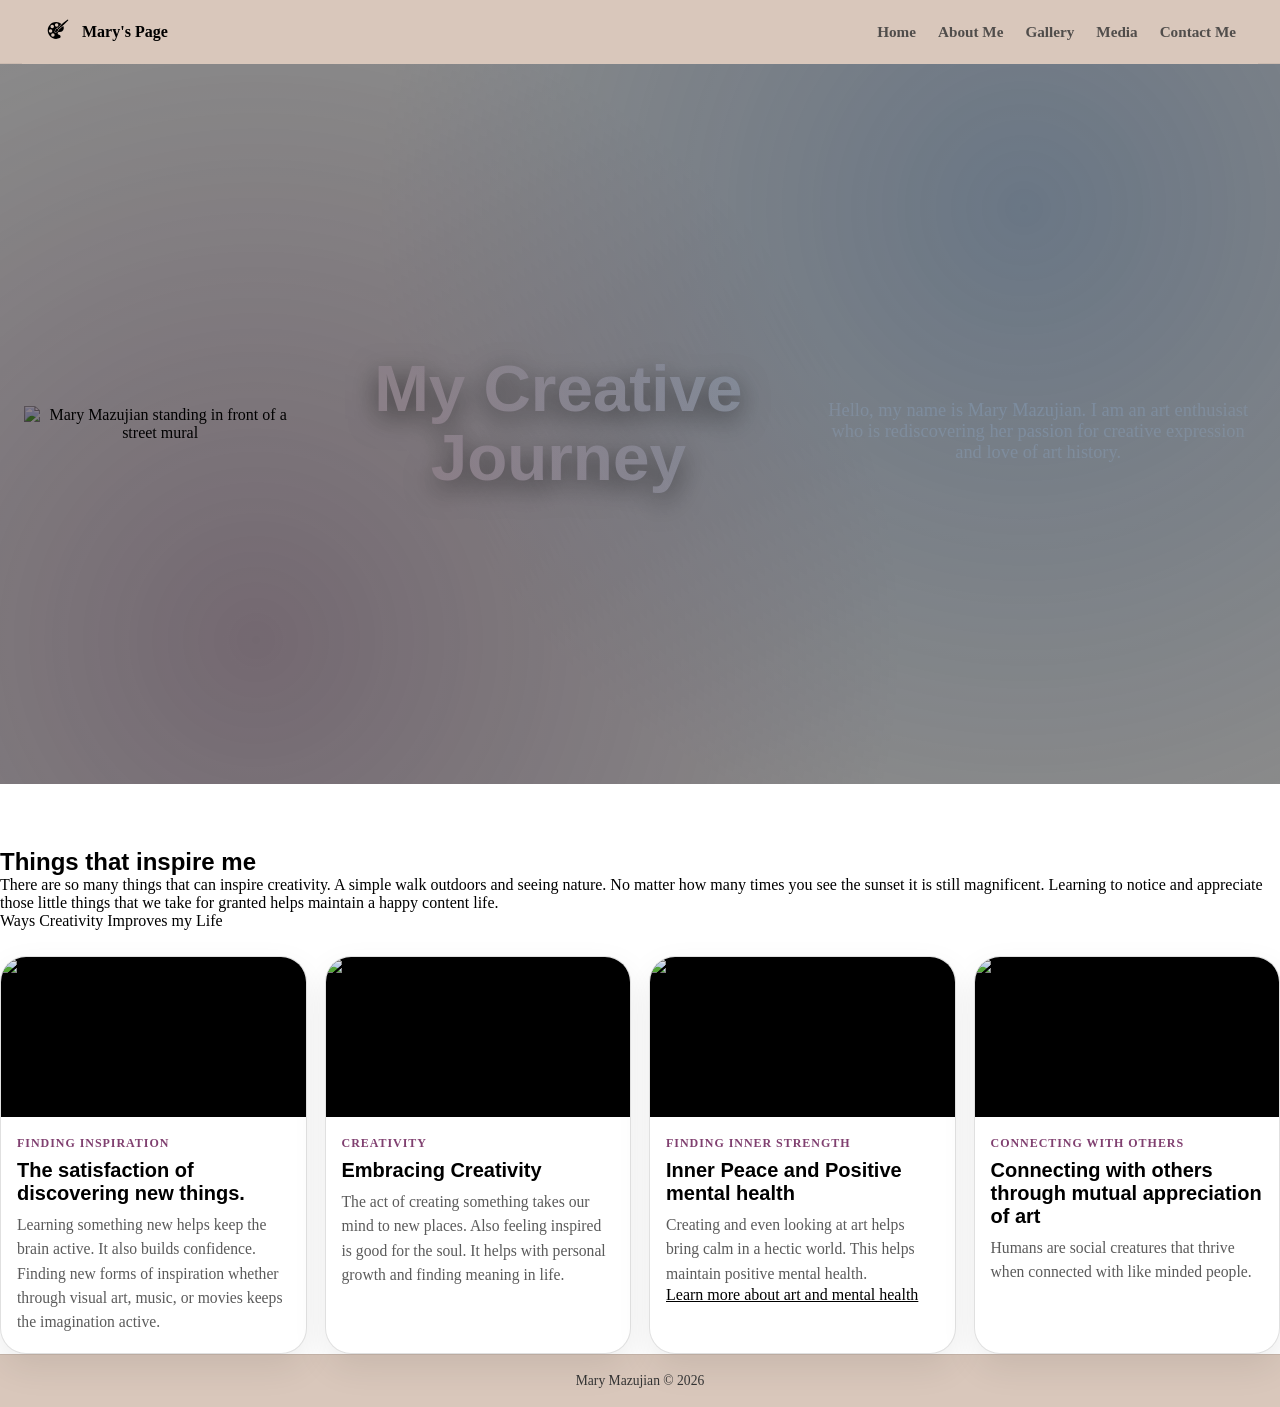
==== about.html @ 5a659c8b "Change header to section and update comments Updated header to section for semantic HTML and improve" ====
<!DOCTYPE html>
<html lang="en">
<head>
  <meta charset="UTF-8">
  <meta name="viewport" content="width=device-width, initial-scale=1.0">
  <title>About Me</title>

<!--Font code from Google fonts Annie Use your Telescope to match what was used to match font used in previous Capstone 1 for hero*-->
 <link rel="preconnect" href="https://fonts.googleapis.com">
<link rel="preconnect" href="https://fonts.gstatic.com" crossorigin>
<link href="https://fonts.googleapis.com/css2?family=Annie+Use+Your+Telescope&family=Work+Sans:wght@300;400;600&display=swap" rel="stylesheet">
  <link rel="stylesheet" href="css/style.css">


</head>
<body>

<!--ChatGPT assistance with adding back border and nav on top along with hamburger menu-->
<!-- ChatGPT assistance with changing navbar and desktop nav for GitHub -->
<header>
  <nav class="navbar">

    <div class="brand">
      <img src="./images/icon.svg" alt="Painter palette icon">
      <span>Mary's Page</span>
    </div>

    <input type="checkbox" id="menu-toggle" class="menu-toggle">
    <label for="menu-toggle" class="hamburger">&#9776;</label>

    <div class="desktop-nav">
      <a href="index.html">Home</a>
      <a href="about.html" class="active">About Me</a>
      <a href="gallery.html">Gallery</a>
      <a href="media.html">Media</a>
      <a href="contact.html">Contact Me</a>
    </div>

  </nav>
</header>
<!--ChatGPT help with hero section code-->

<!--ChatGPT help with placement of text and remove text boxes-->

  <!--ChatGPT suggestion to change header class to section class-->
<section class="hero" id="home">
  <img 
    src="images/marymural.jpg" 
    alt="Mary Mazujian standing in front of a street mural"
    class="hero-image"
  >

  <div class="hero-title">
    <h1>My Creative Journey</h1>
  </div>

  <div class="hero-subtext">
    <p>Hello, my name is Mary Mazujian. I am an art enthusiast who is rediscovering her passion for creative expression and love of art history.</p>
  </div>

</section>



<!--ChatGPT assistance with about section code needed to be changed-->
<main>
  <section id="about">
    <h2>Things that inspire me</h2>
    <p>There are so many things that can inspire creativity. A simple walk outdoors and seeing nature. 
      No matter how many times you see the sunset it is still magnificent. Learning to notice and 
      appreciate those little things that we take for granted helps maintain a happy content life.</p>
  </section>

  <!--ChatGPT helped with box to title for cards-->
<section class="creativity-strip">
  <p>
    Ways Creativity Improves my Life
  </p>
</section>

<!--ChatGPT assistance with section class id code-->

<!--Card section-->



<div class="cards">

  <!--Card 1-->
    <!--ChatGPT assistance with icon attribution and code-->

 <article class="card" id="about-me">

  <div class="card-media">
     <img src="images/lightbulb.gif" alt="colorful lightbulb with brain icon">
    <p class="icon-credit">
     <!--Source from Flaticon attributed to designer Freepik-->
           
    </p>
  </div>

  <div class="card-body">
    <span class="card-tag">Finding Inspiration</span>
    <h3>The satisfaction of discovering new things.</h3>
    <p>Learning something new helps keep the brain active. It also builds confidence. Finding new forms of inspiration
      whether through visual art, music, or movies keeps the imagination active.</p>
    </p>
     
  </div>

</article>



  <!-- CARD 2 -->
   <!--My own photo taken at the National Gallery of ARt with my friend Hongmei imitating the dance moves of the clay dancers created by Edgar Degas-->
        <article class="card" id="pallette">
          <div class="card-media">
            <!-- Animated icon from Flaticon -->
            <img src="images/palette.gif" alt="palette icon">
             <p class="icon-credit">
            <!--Source from Flaticon attributed to designer Freepik-->
           
          </div>
          <div class="card-body">
            <span class="card-tag">Creativity</span>
            <h3>Embracing Creativity</h3>
            <p>The act of creating something takes our mind to new places. Also feeling inspired is good for the soul. It helps with personal growth and finding meaning in life.</p>
            
          </div>
        </article>

        <!-- CARD 3 -->

     <!--UPDATE cards with own content, original from Capstone 1 project-->
        <article class="card" id="process">
          <div class="card-media">
            <img src="images/meditation.gif" alt="Meditation icon">
            <p class="icon-credit">
            <!--Source from Flaticon attributed to designer Freepik-->
           
          </div>
          <div class="card-body">
            <span class="card-tag">Finding inner strength</span>
            <h3>Inner Peace and Positive mental health</h3>
            <p>Creating and even looking at art helps bring calm in a hectic world. This helps maintain positive mental health.</p>
            <!--ADD article about art and mental health-->
             <a href="https://www.apa.org/monitor/2025/09/art-mind-brain" target="_blank">Learn more about art and mental health</a>
          <!--link from article from American Psychological Association called -What happens in the brain when we experience art 
          by Kirsten Weir-->
          
          </div>
        </article>

        <!-- CARD 4 -->
        <!--My own photo taken at the National Gallery of Art with my friend Mausumi staring at the Rodin The Thinker statue-->
        <article class="card" id="contact">
          <div class="card-media">
               <img src="images/hands-heart-earth.gif" alt="hands hart earth peace icon">
               <p class="icon-credit">
            <!--Source from Flaticon attributed to designer Freepik-->
           
          </div>
          <div class="card-body">
            <span class="card-tag">Connecting with others</span>
            <h3>Connecting with others through mutual appreciation of art</h3>
            <p>Humans are social creatures that thrive when connected with like minded people.</p>

          </div>
        </article>

      </div>
    </div>


</section>

</main>



  <footer>
    <p>Mary Mazujian &copy; 2026</p>
  </footer>

</body>
</html>
---- css/style.css ----
/* =========================================================
  STUDENT DEMO (ITD 210)
  Goal: Show a clean, engaging, Apple-style front page:
  ✅ Hero (image or video)
  ✅ Responsive mobile nav (slide-in)
  ✅ Card-based layout (links to future pages)
  ✅ Semantic structure + accessibility basics
  ✅ Commented code so students can learn from it
========================================================= */

/* =========================================================
  DESIGN TOKENS (CSS VARIABLES)
  What this means:
  - These are global variables that store colors, spacing,
    and visual values used across the entire site.
  - They live inside :root so they are available everywhere.

  Why we do it this way:
  - One change updates the entire site (consistency).
  - Prevents repeating the same color values over and over.
  - Makes redesigns fast and less error-prone.
  - This is how modern, professional websites are built.

  How students should use this:
  - Choose ONE primary accent color (brand color).
  - Optionally use a secondary accent for highlights.
  - Reference these variables using var(--variable-name).

  Example:
  background-color: var(--bg);
  color: var(--ink);

  Real-world note:
  - This pattern is used in design systems, Apple-style UI,
    Tailwind, and large production websites.
========================================================= */
:root{
  --ink:#111111;                /* Primary text color */
  --bg:#f5f5f7;                 /* Main page background (light gray) */
  --card:#ffffff;               /* Card and surface background */
  --muted:#5b5b5b;              /* Secondary / less important text */
  --line:rgba(0,0,0,0.12);      /* Subtle borders and dividers */
  --radius:26px;                /* Rounded corners for cards */
  --shadow:0 18px 50px rgba(0,0,0,0.14); /* Soft elevation shadow */

  /* Accent palette (students should pick ONE main brand color) */
  --accent:#4a90e2;             /* Primary accent (buttons, links) */
  --accent2:#804070;            /* Optional secondary accent */
}

/* =========================================================
  GLOBAL RESET + BASE STYLES
  What this section does:
  - Creates a clean, predictable starting point for styling
  - Removes browser inconsistencies
  - Sets global typography, colors, and layout behavior

  Why this matters:
  - Browsers all have different default styles
  - Without a reset, layouts behave inconsistently
  - Professionals always control the baseline first
========================================================= */

/* RESET
   Removes default spacing and ensures consistent box sizing */
* {
  margin: 0;
  padding: 0;
  box-sizing: border-box; 
  /* box-sizing: border-box makes width/height calculations predictable */
}


CSS CITATION
/* Al Assistance Citation (Required)
Tool: ChatGPT
Date: 2026-02-2
Where used: font 
What Al did: helped provide CSS code assistance with Vand Sans from Google fonts
Prompt summary: "Why is my icon dropping to a new line? Provide CSS fix

/*Updated font to Vend Sans*/

/*ChatGPT helped with coding CSS for Google font*/
/* BODY
   Global text styles and page background */

body {
  font-family: 'Vend Sans', Arial, Helvetica, sans-serif;
font-weight: 400;



  /* Uses design tokens defined in :root */
  background: var(--bg);    /* page background color */
  color: var(--ink);        /* default text color */

  line-height: 1.5;         /* improves readability */

  /* Prevents horizontal scrolling caused by overflow */
  overflow-x: hidden;
}
h1, h2, h3 {
  font-family: 'Vend Sans', Arial, Helvetica, sans-serif;
  font-weight: 700;
}
/* MEDIA DEFAULTS
   Makes images and videos responsive by default */
img,
video {
  max-width: 100%;          /* never overflow their container */
  height: auto;             /* maintain aspect ratio */
  display: block;           /* removes inline spacing issues */
}

/* LINKS
   Inherit text color instead of default blue */
a {
  color: inherit;
}

/* MAIN CONTENT OFFSET
   Accounts for the fixed header height */
main {
  padding-top: 64px;        /* prevents content hiding behind fixed nav */
}


/* =========================================================
   HEADER + NAV (desktop + mobile)
========================================================= */

/*
AI Assistance Citation  
Tool: ChatGPT
Date: 2026-02-01
Where used: header
What AI did: provided code to make header background slightly more solid so video doesn't distract
Prompt summary: Asked for help to format header sizing and this was a suggestion from ChatGPT
/*ChatGPT suggested change header nav background background: rgba(245,245,247,0.92); to background: rgba(245,245,247,0.98); to make slightly more solid so video does not distract*/
header{
  position:fixed;top:0;left:0;width:100%;height:64px;
  background: rgba(245,245,247,0.98); 
  backdrop-filter:blur(18px);
  border-bottom:1px solid rgba(0,0,0,0.06);
  display:flex;align-items:center;justify-content:space-between;
  padding:0 22px;
  z-index:1000;
}
header{
  background: rgba(245,245,247,0.98);
}


/* Replaced brand dot with artist icon using Noun Project
AI Assistance Citation (Required)
Tool: ChatGPT
Date: 2026-02-01
Where used: brand
What AI did: provided said that icon is causing text style issue not seeing proper font. 
Prompt summary: "why is font not working."
*/



/*AI Assistance Citation (Required)
Tool: ChatGPT
Date: 2026-02-01
Where used: brand
What AI did: provided code to change brand dot to icon.
Prompt summary: tell me why font is not working*/
*/
/*ChatGPT helped bring back original font that was changed. brand section*/
.brand{
  display:flex;
  align-items:center;
  gap:10px;
  font-weight:750;
  letter-spacing:.02em;
}

.brand-icon svg{
  width:28px;
  height:28px;
  display:block;
}



/* Desktop nav links */
.desktop-nav{
  display:flex;
  gap:22px;
  font-size:.95rem;
}
.desktop-nav a{
  text-decoration:none;
  color:#333;
  opacity:.82;
  font-weight:600;
}
.desktop-nav a:hover{opacity:1;color:var(--accent);}

/* Optional: a single “primary” nav link like Apple */
.desktop-nav a.primary{
  padding:8px 12px;
  border-radius:999px;
  border:1px solid var(--line);
  background:#fff;
}

/*ChatGPT instructed to remove original mobile toggle pointer after adding new checkbox and hamburger 
toward bottom of CSS*/


.mobile-toggle span{
  width:18px;height:2px;border-radius:999px;background:#111;
  position:relative;display:block;
}
.mobile-toggle span::before,
.mobile-toggle span::after{
  content:"";
  position:absolute;left:0;width:18px;height:2px;border-radius:999px;background:#111;
}
.mobile-toggle span::before{top:-6px;}
.mobile-toggle span::after{top:6px;}

/*ChatGPT said to remove media max 900px*/

/* Mobile nav: slide in from right (clean, modern) */
.mobile-nav{
  position:fixed;
  top:0;
  right:-100%;
  width:min(82vw,420px);
  height:100vh;
  background:rgba(10,10,14,0.92);
  backdrop-filter:blur(18px);
  padding:88px 22px 24px;
  transition:right .35s ease;
  z-index:999;
}
.mobile-nav.open{right:0;}
.mobile-nav a{
  display:block;
  text-decoration:none;
  color:#fff;
  font-size:1.35rem;
  font-weight:700;
  padding:12px 10px;
  border-radius:14px;
}
.mobile-nav a:hover{background:rgba(255,255,255,0.08);}
/* =========================================================
   HERO SECTION (IMAGE or VIDEO)

   What is a "hero"?
   - The hero is the first, most visible section of a website
   - It introduces the purpose, tone, and audience of the site

   Why we use a hero:
   - Immediately tells users what this site is about
   - Creates visual impact and hierarchy
   - Guides the user into the rest of the page

   Student rule:
   - Choose ONE hero type:
       ✔ Hero Image (simpler, recommended)
       ✔ Hero Video (advanced, larger file sizes)
========================================================= */


/*Al Assistance Citation (Required):
Tool: ChatGPT
Date: 2026-02-01
Where used: Hero Image
What Al did: Provided CSS and told me to make sure HTML has hero rapper
What I did: Provided screenshot of issue and ChatGPT provided code.*/

/*ChatGPT told me to delete original hero code and hero video to correct positioning.*/
/*ChatGPT used to help with hero size format issue.*/

/*/*Al Assistance Citation (Required):
Tool: ChatGPT
Date: 2026-02-02
Where used: Hero Image
What Al did: Had issue where hero was again over riding cards. AI provided code 
What I did: Provided screenshot of issue and ChatGPT provided code.*/

/*ChatGPT told me to delete original hero code and hero video to correct positioning.*/
/*ChatGPT used to help with hero size format issue.*/



/*/*Al Assistance Citation (Required):
Tool: ChatGPT
Date: 2026-02-02
Where used: Hero Image
What Al did: Had issue where hero was again over riding cards. AI provided code 
What I did: Provided screenshot and asked how to center hero lettering.*/
/*ChatGPT to help with centuring Lettering

/*Al Assistance Citation (Required):
Tool: ChatGPT
Date: 2026-02-02
Where used: Hero Image
What Al did: Provided code to help with lettering formatting that was leaning to the left. 
What I did: Provided screenshot of issue and ChatGPT provided code.*/


.hero{
  position: relative;   /* KEEP THIS */
  min-height: 80vh;
  padding: 6rem 1.5rem;
  overflow: hidden;

  /* ADD THESE */
  display: flex;
  align-items: center;
  justify-content: center;
  text-align: center;
}

.hero-media{
  position: absolute;
  inset: 0;
  z-index: 0;
}

.hero-media video{
  width: 100%;
  height: 100%;
  object-fit: cover;
}

.hero-inner{
  position: relative;
  z-index: 1;
}

.section{
  position: relative;
  z-index: 2;
}


 


.hero-media img,
.hero-media video {
  width: 100%;
  height: 100%;

  /* Ensures image/video fills the area without distortion */
  object-fit: cover;
}

/* ---------------------------------------------------------
   DARK OVERLAY
   Why this exists:
   - Improves text readability
   - Prevents bright images from overpowering text
--------------------------------------------------------- */
.hero::before {
  content: "";
  position: absolute;
  inset: 0;

  /* Semi-transparent black overlay */
  background: rgba(0,0,0,0.46);

  /* Sits above media but below text */
  z-index: 1;
}

/* ---------------------------------------------------------
   SOFT COLOR AURA (OPTIONAL)
   Purpose:
   - Adds visual interest
   - Mimics modern Apple-style lighting effects
   - Not required, but shows advanced layering
--------------------------------------------------------- */
.hero::after {
  content: "";
  position: absolute;
  inset: 0;
  z-index: 2;

  background:
    radial-gradient(circle at 20% 80%, rgba(128,64,112,0.33), transparent 55%),
    radial-gradient(circle at 80% 20%, rgba(74,144,226,0.33), transparent 55%);

  /* Blends color glow with the background */
  mix-blend-mode: overlay;
}

/* ---------------------------------------------------------
   HERO CONTENT (TEXT + BUTTONS)
   - Highest layer so it stays readable
--------------------------------------------------------- */
.hero-inner {
  position: relative;
  z-index: 3;

  /* Limits text width for readability */
  max-width: 980px;
  padding: 0 12px;
}

/* Small uppercase label (context setter) */
.hero-kicker {
  color: rgba(255,255,255,0.88);
  font-weight: 700;
  letter-spacing: .05em;
  text-transform: uppercase;
  font-size: .85rem;
  margin-bottom: 10px;
}

/* Main hero headline */
.hero h1 {
  /* Responsive font size based on screen width */
  font-size: clamp(2.2rem, 6vw, 4.1rem);
  font-weight: 850;
  line-height: 1.05;
  color: #fff;

  /* Improves contrast over video/image */
  text-shadow: 0 8px 28px rgba(0,0,0,0.55);
}

/* Supporting hero paragraph */
.hero p {
  margin: 14px auto 0;
  max-width: 58ch;   /* limits line length for readability */
  font-size: 1.15rem;
  color: rgba(255,255,255,0.9);
}

/* ---------------------------------------------------------
   HERO ACTION BUTTONS (OPTIONAL)
   Purpose:
   - Give users a clear next step
   - Encourage interaction immediately
--------------------------------------------------------- */
.hero-actions {
  display: flex;
  gap: 12px;
  flex-wrap: wrap;
  justify-content: center;
  margin-top: 18px;
}

/* Base button style */
.btn {
  display: inline-flex;
  align-items: center;
  gap: 8px;

  padding: 11px 16px;
  border-radius: 999px; /* pill shape */

  text-decoration: none;
  font-weight: 700;
  font-size: .95rem;

  /* Glassmorphism-inspired styling */
  border: 1px solid rgba(255,255,255,0.22);
  color: #fff;
  background: rgba(255,255,255,0.10);
  backdrop-filter: blur(10px);
}

/* Primary button (strongest call to action) */
.btn.primary {
  background: #fff;
  color: #111;
  border-color: transparent;
}

/* Hover feedback */
.btn:hover {
  filter: brightness(1.07);
}

/* =========================================================
   INTRO + CARDS (MAIN CONTENT AREA)

   What this section represents:
   - This is the “content hub” of the page
   - It introduces what the site offers and guides users
     to the most important pages using cards

   Why cards are used in ITD 210:
   - Cards are a modern, professional layout pattern
   - They work well on mobile and desktop
   - They visually separate content without overwhelming users
   - They help users scan, choose, and navigate quickly
========================================================= */

/* ---------------------------------------------------------
   SECTION WRAPPER
   Purpose:
   - Creates visual separation from the hero above
   - Establishes padding and a clean background
--------------------------------------------------------- */
.section{
  background:#fff;

  /* Subtle divider between hero and content */
  border-top:1px solid rgba(0,0,0,0.06);

  /* Top, left/right, bottom spacing */
  padding:52px 18px 70px;
}

/* Inner container to control line length and layout */
.section-inner{
  max-width:1180px;  /* prevents text from becoming too wide */
  margin:0 auto;     /* centers content on the page */
}

/* Section heading */
.section h2{
  font-size:2rem;
  margin-bottom:8px;

  /* Slight tightening for modern typography */
  letter-spacing:-.02em;
}

/* Lead paragraph (intro text) */
.section .lead{
  color:var(--muted);     /* softer text color */
  max-width:60ch;        /* readable line length */
  font-size:1.05rem;
}


/* Al Assistance Citation (Required)
Tool: ChatGPT
Date: 2026-02-1
Where used: Below hero and above cards Welcome section text was leaning to left
What Al did: Centered h2 as well as lead paragraph and .section inner. Helped center test.
Prompt summary: Provided screenshot and asked ChatGPT how to center text.


/*ChatGPT issue with About Section*/
.section-inner{
  text-align: center;
}
.section .lead{
  margin: 0 auto;          /* keeps the paragraph centered */
}



/* ---------------------------------------------------------
   CARD GRID LAYOUT

   Why CSS Grid is used:
   - Automatically adapts to screen size
   - No media queries required for basic responsiveness
   - Cards reflow naturally on mobile
--------------------------------------------------------- */
.cards{
  margin-top:26px;

  /* Grid layout for flexible card columns */
  display:grid;

  /* Creates responsive columns that shrink/grow */
  grid-template-columns:repeat(auto-fit,minmax(240px,1fr));

  gap:18px; /* space between cards */
}

/* ---------------------------------------------------------
   CARD CONTAINER

   Each card represents:
   - One idea, page, or feature
   - A clear entry point for the user
--------------------------------------------------------- */
.card{
  border-radius:var(--radius);
  background:var(--card);
  border:1px solid var(--line);

  /* Soft elevation to lift card off page */
  box-shadow:0 14px 35px rgba(0,0,0,0.08);

  overflow:hidden; /* keeps media clipped inside rounded corners */

  /* Smooth hover animation */
  transition:
    transform .25s ease,
    box-shadow .25s ease,
    border-color .25s ease;
}

/* Hover interaction = feedback to the user */
.card:hover{
  transform:translateY(-5px); /* subtle lift */
  box-shadow:var(--shadow);
  border-color:rgba(0,0,0,0.22);
}

/* ---------------------------------------------------------
   CARD MEDIA (IMAGE or VIDEO)

   Why media is at the top:
   - Creates immediate visual interest
   - Helps users understand content before reading text
--------------------------------------------------------- */
.card-media{
  height:160px;
  background:#000;
  position:relative;
}

.card-media img,
.card-media video{
  width:100%;
  height:100%;

  /* Ensures media fills the area without distortion */
  object-fit:cover;

  opacity:.95;
}

/* Dark gradient overlay improves text contrast */
.card-media::after{
  content:"";
  position:absolute;
  inset:0;

  background:linear-gradient(
    to top,
    rgba(0,0,0,0.55),
    rgba(0,0,0,0) 55%
  );
}

/* ---------------------------------------------------------
   CARD CONTENT (TEXT AREA)

   Purpose:
   - Explains what the card represents
   - Uses hierarchy to guide reading order
--------------------------------------------------------- */
.card-body{
  padding:16px 16px 18px;
}

/* Small label for categorization */
.card-tag{
  display:inline-block;
  font-size:.75rem;
  font-weight:800;
  color:var(--accent2);
  letter-spacing:.08em;
  text-transform:uppercase;
  margin-bottom:8px;
}

/* Card title */
.card h3{
  font-size:1.25rem;
  margin-bottom:8px;
}

/* Card description */
.card p{
  color:var(--muted);
  font-size:.98rem;
  line-height:1.55;
}

/* ---------------------------------------------------------
   CARD LINK (CALL TO ACTION)

   Why this is important:
   - Tells users exactly what will happen next
   - Improves usability and navigation clarity
--------------------------------------------------------- */
.card-link{
  display:inline-flex;
  align-items:center;
  gap:8px;
  margin-top:12px;

  text-decoration:none;
  font-weight:750;
  color:var(--accent);
}

/* Simple hover feedback */
.card-link:hover{
  text-decoration:underline;
}
/* =========================================================
   FOOTER

   What this section is:
   - The footer is the closing section of the webpage
   - It appears at the bottom of the page on all screens

   Why the footer matters:
   - Provides ownership and copyright information
   - Signals the end of the content
   - Looks professional and complete (employers expect this)
   - Often contains contact info, credits, or legal text

   In this project:
   - We keep the footer simple and readable
   - Focus is on clarity, contrast, and consistency
========================================================= */
/*ChatGPT help to fix footer color*/
footer {
  background: #d9c7bb;   /* matches header */
  color: #333;           /* readable dark text */
  text-align: center;
  padding: 18px;
  font-size: .85rem;
  border-top: 1px solid rgba(0,0,0,0.08);
}
  /* Light text ensures strong contrast and accessibility */
  color:#9ca3af;

  /* Centers footer content horizontally */
  text-align:center;

  /* Adds breathing room around the text */
  padding:18px;

  /* Slightly smaller text to show it is secondary content */
  font-size:.85rem;
}

/* =========================================================
   MOBILE POLISH (Responsive Design Adjustments)

   What this is:
   - A media query that ONLY runs on small screens
   - Specifically targets devices 600px wide or smaller
     (phones and small tablets)

   Why this is important:
   - Most users browse the web on phones first
   - Content that looks good on desktop can feel
     cramped or broken on mobile if not adjusted
   - Responsive design is an industry requirement,
     not a bonus feature

   What we are doing here:
   - Reducing horizontal padding so content fits better
   - Adjusting spacing to prevent text from feeling squished
   - Slightly resizing text for readability on small screens

   Key idea for students:
   - You are NOT creating a second website
   - You are adapting ONE website to work everywhere
========================================================= */
@media (max-width:600px){

  /* Tighten header padding so it fits comfortably on phones */
  header{
    padding:0 14px;
  }

  /* Reduce hero padding so the headline stays visible */
  .hero{
    padding:78px 14px;
  }

  /* Slightly adjust paragraph size for easier mobile reading */
  .hero p{
    font-size:1.05rem;
  }

  /* Reduce section padding so users don’t scroll forever */
  .section{
    padding:46px 14px 64px;
  }
}

/* ===================================
   ACTIVE NAV LINK — DESKTOP + MOBILE

   What this section does:
   - Visually highlights the page the user is currently on
   - Works for BOTH desktop navigation and mobile navigation

   Why this matters:
   - Users should never have to guess where they are on a site
   - Clear navigation improves usability, accessibility, and professionalism
   - This is standard behavior on real-world websites

   Key idea for students:
   - Navigation isn’t just decoration — it communicates location
=================================== */

/* Base styles for ALL navigation links */
.main-nav a {
  text-decoration: none;          /* Remove default underline */
  padding: 10px 16px;             /* Create clickable space */
  color: #333;                    /* Default text color */
  border-radius: 999px;           /* Rounded “pill” shape */
  transition: background 0.2s ease; /* Smooth hover/active effect */
}

/* Hover state — gives feedback when user points at a link */
.main-nav a:hover {
  background: #eee;
}

/* ACTIVE LINK (Desktop)
   This class is added to the link for the current page */
.main-nav a.active {
  background: #4a90e2;            /* Highlight color */
  color: #fff;                    /* High contrast text */
  font-weight: 600;               /* Emphasize current page */
}

/* ===================================
   ACTIVE LINK — MOBILE NAV

   Why mobile needs its own styles:
   - Mobile menus often have dark backgrounds
   - The active page needs to stand out MORE clearly
=================================== */

/* Highlight active link in mobile menu
   Uses BOTH:
   - .active class (manual control)
   - aria-current="page" (accessibility best practice) */
.mobile-nav a.active,
.mobile-nav a[aria-current="page"]{
  background: rgba(255,255,255,0.18); /* Soft highlight */
  border: 1px solid rgba(255,255,255,0.22);
  color: #ffffff;
}

/* Optional visual cue:
   Adds a small colored dot to the left of the active link

   Why this helps:
   - Makes the active page obvious at a glance
   - Helpful for mobile users and accessibility */
.mobile-nav a.active::before,
.mobile-nav a[aria-current="page"]::before{
  content:"";                     /* Creates the dot */
  display:inline-block;
  width:10px;
  height:10px;
  border-radius:999px;            /* Circle */
  background: var(--accent);      /* Accent color */
  margin-right:10px;              /* Space between dot and text */
}



/*ChatGPT help to force header fix for colors*/
/* FORCE header color (fix for GitHub issue) */
header,
.navbar {
  background-color: #d9c7bb !important;
}

/*ChatGPT assistance to fix header issue*/
header {
  position: relative;
  z-index: 10;
}

/*ChatGPT provided more code to help fix header after it did not appear correctly*/
.navbar {
  height: 64px;
  background-color: #d9c7bb;
  display: flex;
  align-items: center;
  justify-content: space-between;
  padding: 0 22px;
}

.brand {
  display: flex;
  align-items: center;
  gap: 10px;
  font-weight: 750;
}

.brand img {
  width: 28px;
  height: 28px;
}

/* ===== FINAL NAV FIX ===== */

.navbar {
  display: flex;
  align-items: center;
  height: 64px;
  padding: 0 22px;
  background-color: #d9c7bb;
}

.brand {
  display: flex;
  align-items: center;
  gap: 10px;
}

/* push nav to right */
.desktop-nav {
  display: flex;
  gap: 20px;
  margin-left: auto;
}

/* hide checkbox completely */
#menu-toggle {
  display: none;
}

.hamburger {
  display: none;
}

/* mobile only */
@media (max-width: 768px) {
  .desktop-nav {
    display: none;
  }

  .hamburger {
    display: block;
    font-size: 24px;
    cursor: pointer;
  }

  #menu-toggle:checked + .hamburger + .desktop-nav {
    display: flex;
    flex-direction: column;
    position: absolute;
    top: 64px;
    right: 0;
    width: 220px;
    background-color: #d9c7bb;
    padding: 15px;
    gap: 12px;
  }
}

/*ChatGPT help to move hamburger and nav to the right*/
/* FINAL FIX — push menu to right */
.desktop-nav {
  margin-left: auto !important;
  display: flex;
  gap: 22px;
}

/* make navbar full width */
.navbar {
  width: 100%;
  display: flex;
  align-items: center;
}
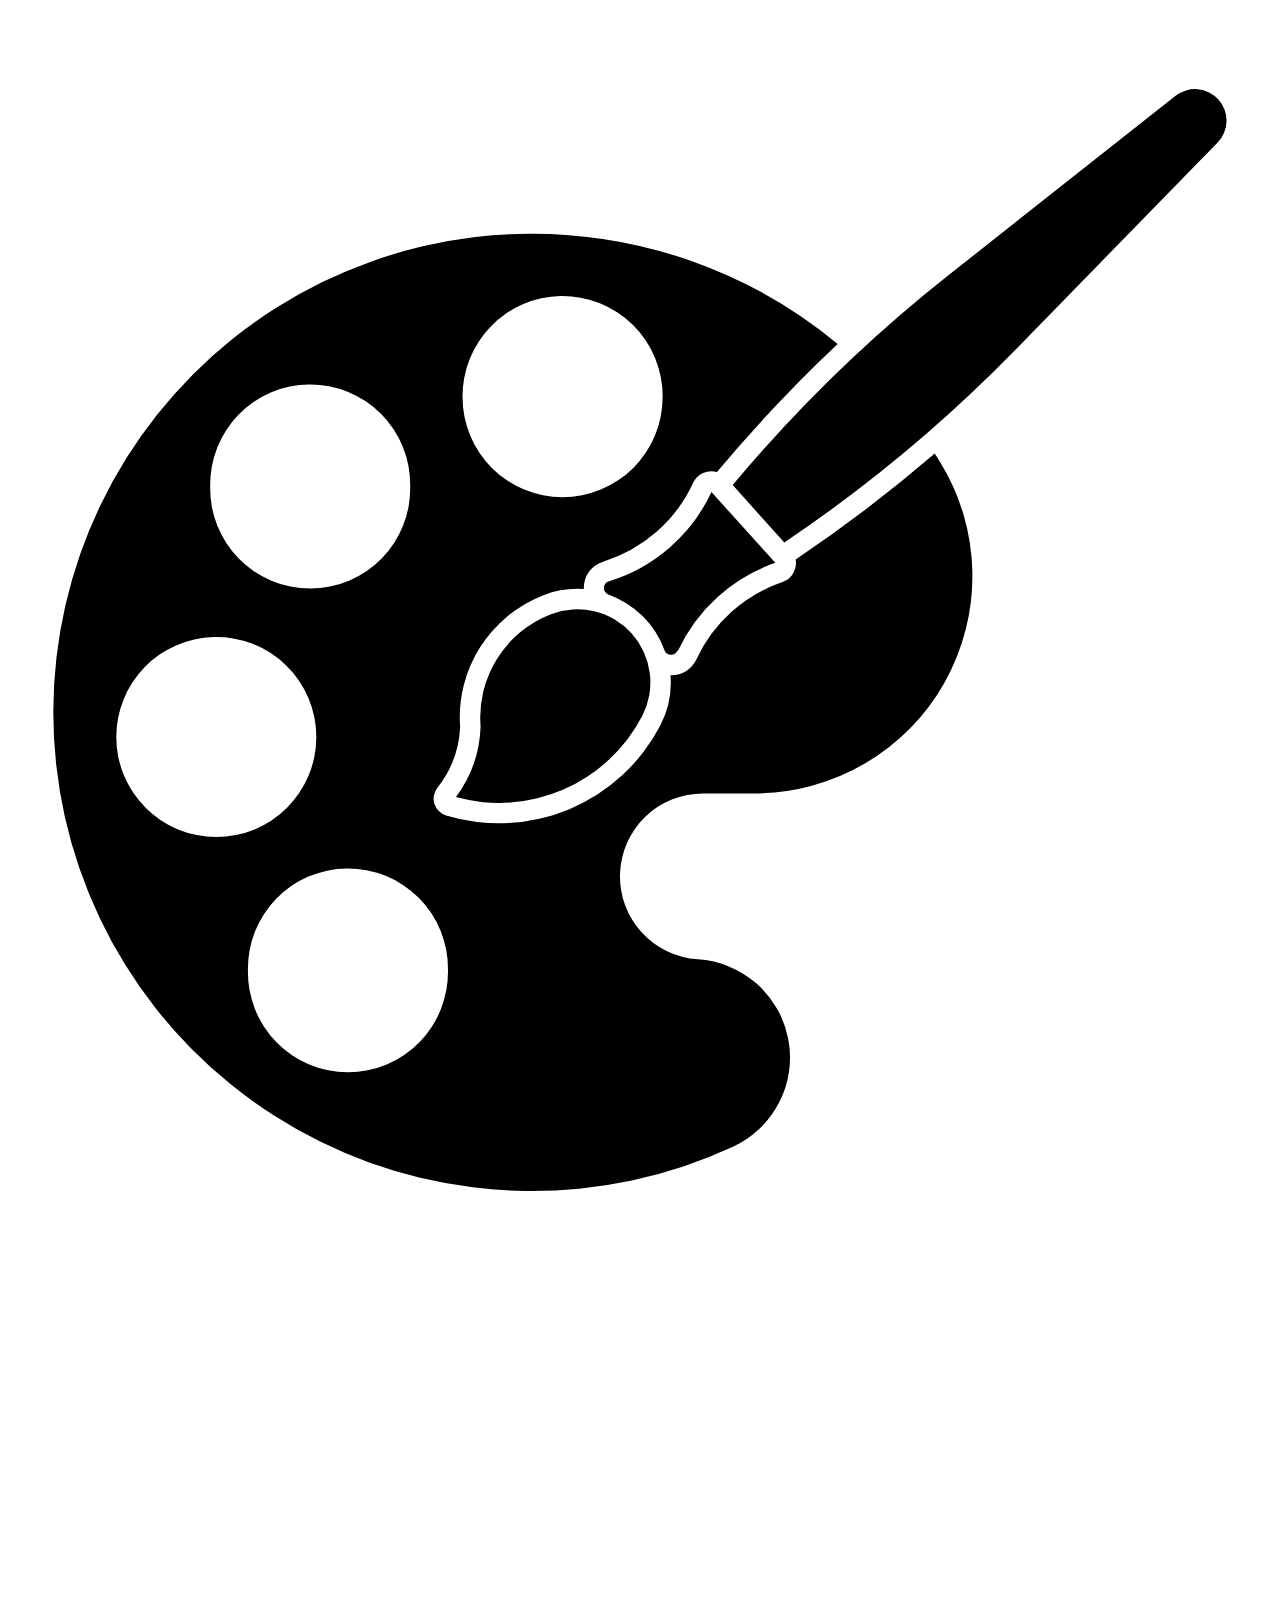
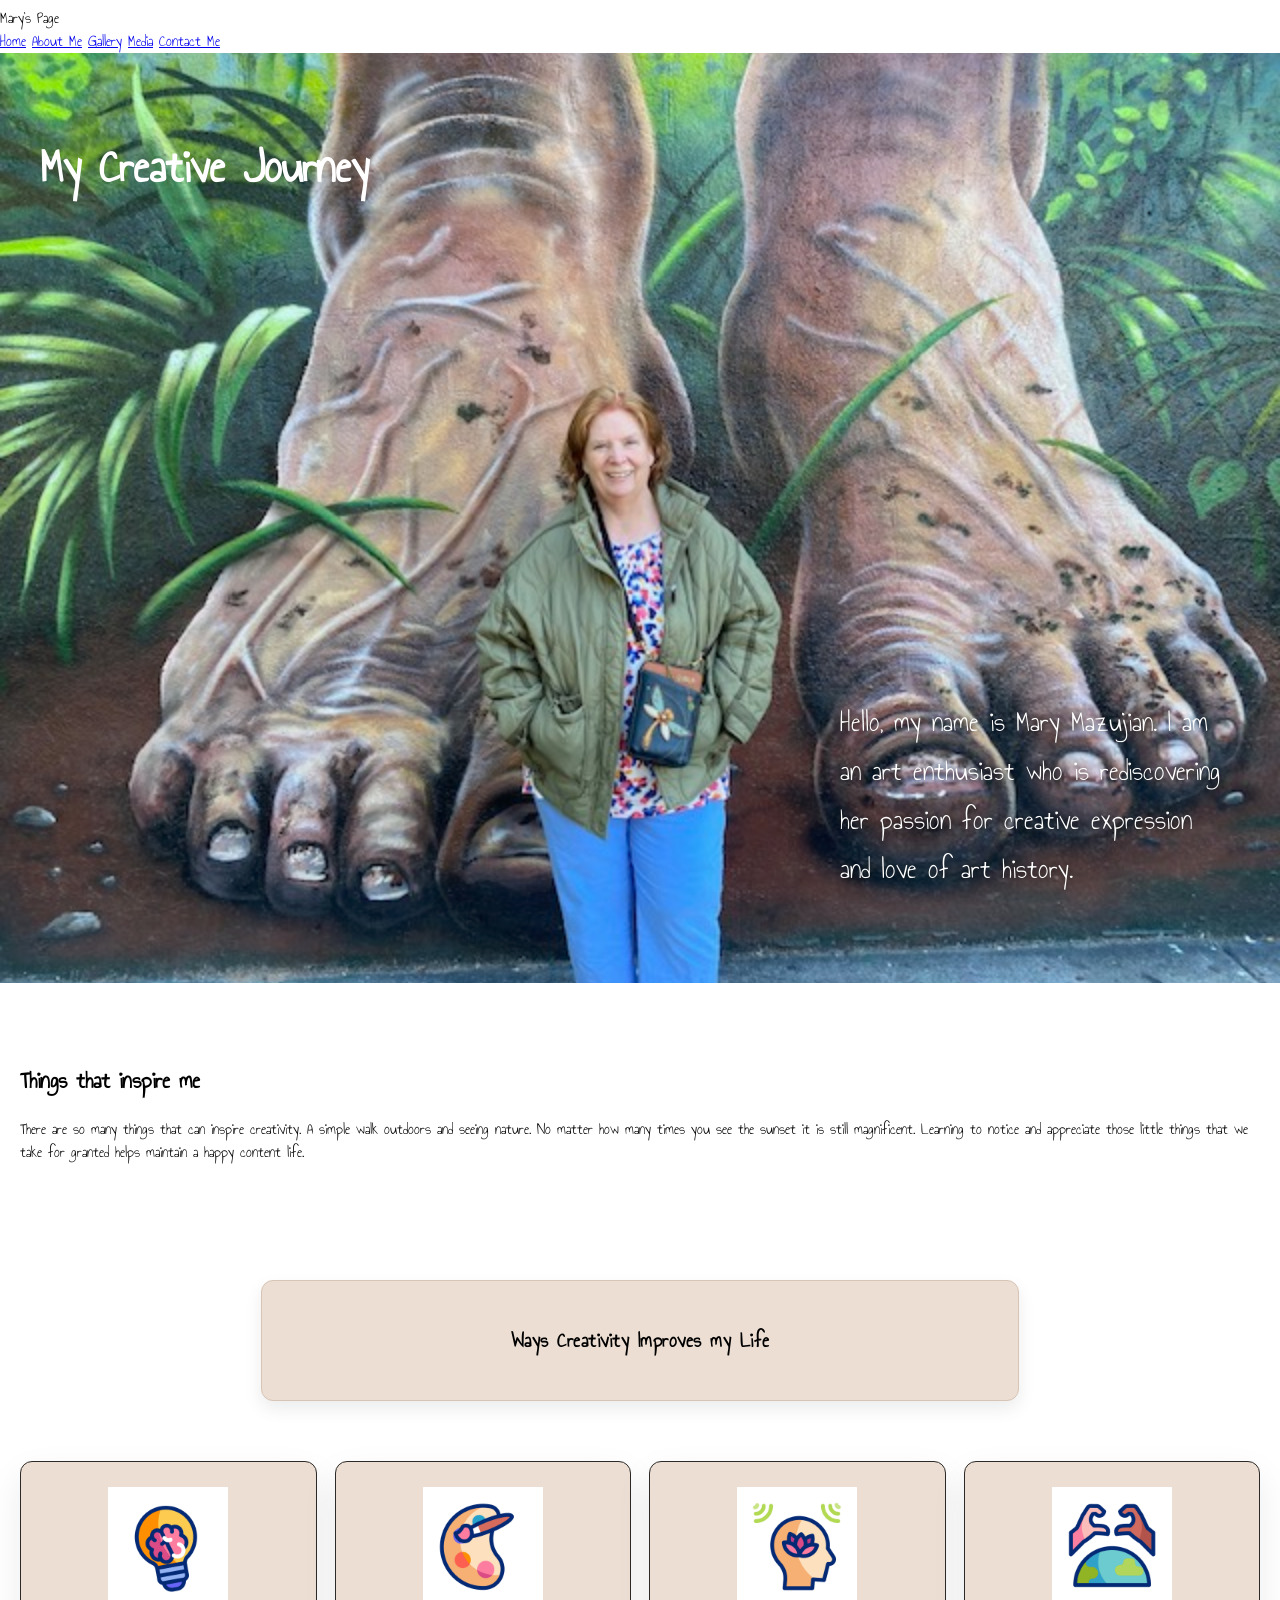
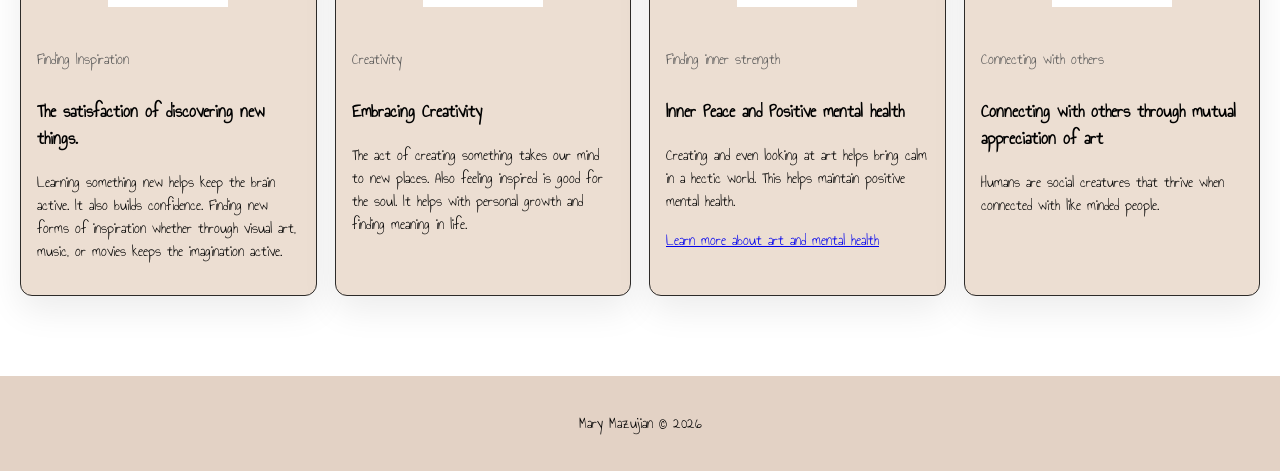
==== commit d15b82eb: "Remove ChatGPT comments from about.html Removed comments related to ChatGPT suggestions." ====
--- a/about.html
+++ b/about.html
@@ -38,7 +38,6 @@
 
   </nav>
 </header>
-<!--ChatGPT help with hero section code-->
 
 <!--ChatGPT help with placement of text and remove text boxes-->
 
@@ -93,10 +92,9 @@
 
   <div class="card-media">
      <img src="images/lightbulb.gif" alt="colorful lightbulb with brain icon">
-    <p class="icon-credit">
+    <p class="icon-credit"></p>
      <!--Source from Flaticon attributed to designer Freepik-->
            
-    </p>
   </div>
 
   <div class="card-body">
@@ -104,7 +102,6 @@
     <h3>The satisfaction of discovering new things.</h3>
     <p>Learning something new helps keep the brain active. It also builds confidence. Finding new forms of inspiration
       whether through visual art, music, or movies keeps the imagination active.</p>
-    </p>
      
   </div>
 
@@ -118,7 +115,7 @@
           <div class="card-media">
             <!-- Animated icon from Flaticon -->
             <img src="images/palette.gif" alt="palette icon">
-             <p class="icon-credit">
+             <p class="icon-credit"></p>
             <!--Source from Flaticon attributed to designer Freepik-->
            
           </div>
@@ -136,7 +133,7 @@
         <article class="card" id="process">
           <div class="card-media">
             <img src="images/meditation.gif" alt="Meditation icon">
-            <p class="icon-credit">
+            <p class="icon-credit"></p>
             <!--Source from Flaticon attributed to designer Freepik-->
            
           </div>
@@ -157,7 +154,7 @@
         <article class="card" id="contact">
           <div class="card-media">
                <img src="images/hands-heart-earth.gif" alt="hands hart earth peace icon">
-               <p class="icon-credit">
+               <p class="icon-credit"></p>
             <!--Source from Flaticon attributed to designer Freepik-->
            
           </div>
@@ -169,13 +166,13 @@
           </div>
         </article>
 
-      </div>
-    </div>
-
-
+    
+</div>
+  
 </section>
 
-</main>
+</main> 
+  
 
 
 
--- a/css/style.css
+++ b/css/style.css
@@ -1,588 +1,252 @@
-/* =========================================================
-  STUDENT DEMO (ITD 210)
-  Goal: Show a clean, engaging, Apple-style front page:
-  ✅ Hero (image or video)
-  ✅ Responsive mobile nav (slide-in)
-  ✅ Card-based layout (links to future pages)
-  ✅ Semantic structure + accessibility basics
-  ✅ Commented code so students can learn from it
-========================================================= */
-
-/* =========================================================
-  DESIGN TOKENS (CSS VARIABLES)
-  What this means:
-  - These are global variables that store colors, spacing,
-    and visual values used across the entire site.
-  - They live inside :root so they are available everywhere.
-
-  Why we do it this way:
-  - One change updates the entire site (consistency).
-  - Prevents repeating the same color values over and over.
-  - Makes redesigns fast and less error-prone.
-  - This is how modern, professional websites are built.
-
-  How students should use this:
-  - Choose ONE primary accent color (brand color).
-  - Optionally use a secondary accent for highlights.
-  - Reference these variables using var(--variable-name).
-
-  Example:
-  background-color: var(--bg);
-  color: var(--ink);
-
-  Real-world note:
-  - This pattern is used in design systems, Apple-style UI,
-    Tailwind, and large production websites.
-========================================================= */
-:root{
-  --ink:#111111;                /* Primary text color */
-  --bg:#f5f5f7;                 /* Main page background (light gray) */
-  --card:#ffffff;               /* Card and surface background */
-  --muted:#5b5b5b;              /* Secondary / less important text */
-  --line:rgba(0,0,0,0.12);      /* Subtle borders and dividers */
-  --radius:26px;                /* Rounded corners for cards */
-  --shadow:0 18px 50px rgba(0,0,0,0.14); /* Soft elevation shadow */
-
-  /* Accent palette (students should pick ONE main brand color) */
-  --accent:#4a90e2;             /* Primary accent (buttons, links) */
-  --accent2:#804070;            /* Optional secondary accent */
-}
-
-/* =========================================================
-  GLOBAL RESET + BASE STYLES
-  What this section does:
-  - Creates a clean, predictable starting point for styling
-  - Removes browser inconsistencies
-  - Sets global typography, colors, and layout behavior
-
-  Why this matters:
-  - Browsers all have different default styles
-  - Without a reset, layouts behave inconsistently
-  - Professionals always control the baseline first
-========================================================= */
-
-/* RESET
-   Removes default spacing and ensures consistent box sizing */
-* {
+/* ChatGPT assistance adding root variables */
+
+:root {
+  --radius: 12px;
+  --card: #ECDED2;
+  --line: #2d2b29;
+}
+
+/* BODY */
+/* Changed all text to Annie Use Your Telescope from Google Fonts */
+body {
+  margin: 0;
+  font-family: "Annie Use Your Telescope", cursive;
+}
+
+/* HERO SECTION */
+/* ChatGPT assistance with hero image to move up to match CSS */
+/*Extra help from ChatGPT for formatting placement of text on image*/
+/*hero image of mural taken of me by Jennifer McCarthy in New York City*/
+
+.hero-image{
+  position:absolute;
+  top:0;
+  left:0;
+  width:100%;
+  height:100%;
+  object-fit:cover;
+  z-index:-1;
+}
+.hero h1 {
+  font-size: 3rem;
+}
+
+.hero{
+  height:90vh;
+  position:relative;
+  color:white;
+}
+
+/* HERO TEXT */
+/* Hero text from hero assignment */
+.hero-text {
+  background: rgba(0,0,0,0.4);
+  padding: 20px 40px;
+  border-radius: 8px;
+}
+/*ChatGPT placement of hero title on image help*/
+
+.hero-title {
+  position: absolute;
+  top: 40px;
+  left: 40px;
+}
+
+
+/*ChatGPT assistance with text to be placed lower left on hero image*/
+/*ChatGPT provided more assistance in making lower right text larger and more readable*/
+.hero-subtext {
+  position: absolute;
+  bottom: 60px;
+  right: 60px;
+  max-width: 380px;
+  font-size: 1.8rem;
+  line-height: 1.7;
+}
+
+/*ChatGPT help with readability added shadow help making text more readable against image*/
+.hero-subtext {
+  text-shadow: 1px 1px 6px rgba(0,0,0,0.7);
+}
+/* NAVIGATION BAR */
+/* ChatGPT assistance with adding back border and nav on top along with hamburger menu */
+
+/*Experiment*/
+/*ChapGPT helped after I showed screenshot of color from Canvas Color Palette Generator*/
+.main-nav {
+  position: sticky;
+  top: 0;
+  background-color: #E3D2C5;
+  border-top: 4px solid black;
+  border-bottom: 1px solid #ccc;
+  z-index: 100;
+}
+
+.nav-header {
+  display: flex;
+  align-items: center;
+  justify-content: space-between;
+  padding: 10px 20px;
+}
+
+.logo {
+  font-size: 1.2rem;
+  margin: 0;
+}
+
+.nav-links {
+  list-style: none;
   margin: 0;
   padding: 0;
-  box-sizing: border-box; 
-  /* box-sizing: border-box makes width/height calculations predictable */
-}
-
-
-CSS CITATION
-/* Al Assistance Citation (Required)
-Tool: ChatGPT
-Date: 2026-02-2
-Where used: font 
-What Al did: helped provide CSS code assistance with Vand Sans from Google fonts
-Prompt summary: "Why is my icon dropping to a new line? Provide CSS fix
-
-/*Updated font to Vend Sans*/
-
-/*ChatGPT helped with coding CSS for Google font*/
-/* BODY
-   Global text styles and page background */
-
-body {
-  font-family: 'Vend Sans', Arial, Helvetica, sans-serif;
-font-weight: 400;
-
-
-
-  /* Uses design tokens defined in :root */
-  background: var(--bg);    /* page background color */
-  color: var(--ink);        /* default text color */
-
-  line-height: 1.5;         /* improves readability */
-
-  /* Prevents horizontal scrolling caused by overflow */
-  overflow-x: hidden;
-}
-h1, h2, h3 {
-  font-family: 'Vend Sans', Arial, Helvetica, sans-serif;
-  font-weight: 700;
-}
-/* MEDIA DEFAULTS
-   Makes images and videos responsive by default */
-img,
-video {
-  max-width: 100%;          /* never overflow their container */
-  height: auto;             /* maintain aspect ratio */
-  display: block;           /* removes inline spacing issues */
-}
-
-/* LINKS
-   Inherit text color instead of default blue */
-a {
-  color: inherit;
-}
-
-/* MAIN CONTENT OFFSET
-   Accounts for the fixed header height */
-main {
-  padding-top: 64px;        /* prevents content hiding behind fixed nav */
-}
-
-
-/* =========================================================
-   HEADER + NAV (desktop + mobile)
-========================================================= */
-
-/*
-AI Assistance Citation  
-Tool: ChatGPT
-Date: 2026-02-01
-Where used: header
-What AI did: provided code to make header background slightly more solid so video doesn't distract
-Prompt summary: Asked for help to format header sizing and this was a suggestion from ChatGPT
-/*ChatGPT suggested change header nav background background: rgba(245,245,247,0.92); to background: rgba(245,245,247,0.98); to make slightly more solid so video does not distract*/
-header{
-  position:fixed;top:0;left:0;width:100%;height:64px;
-  background: rgba(245,245,247,0.98); 
-  backdrop-filter:blur(18px);
-  border-bottom:1px solid rgba(0,0,0,0.06);
-  display:flex;align-items:center;justify-content:space-between;
-  padding:0 22px;
-  z-index:1000;
-}
-header{
-  background: rgba(245,245,247,0.98);
-}
-
-
-/* Replaced brand dot with artist icon using Noun Project
-AI Assistance Citation (Required)
-Tool: ChatGPT
-Date: 2026-02-01
-Where used: brand
-What AI did: provided said that icon is causing text style issue not seeing proper font. 
-Prompt summary: "why is font not working."
-*/
-
-
-
-/*AI Assistance Citation (Required)
-Tool: ChatGPT
-Date: 2026-02-01
-Where used: brand
-What AI did: provided code to change brand dot to icon.
-Prompt summary: tell me why font is not working*/
-*/
-/*ChatGPT helped bring back original font that was changed. brand section*/
-.brand{
-  display:flex;
-  align-items:center;
-  gap:10px;
-  font-weight:750;
-  letter-spacing:.02em;
-}
-
-.brand-icon svg{
-  width:28px;
-  height:28px;
-  display:block;
-}
-
-
-
-/* Desktop nav links */
-.desktop-nav{
-  display:flex;
-  gap:22px;
-  font-size:.95rem;
-}
-.desktop-nav a{
-  text-decoration:none;
-  color:#333;
-  opacity:.82;
+  display: flex;
+  gap: 20px;
+}
+
+/*ChatGPT suggestion to add hover and better usability since it give visual indicator when hovering over card*/
+
+.nav-links li a {
+  text-decoration: none;
+  color: black;
+  font-weight: bold;
+}
+
+.nav-links li a:hover {
+  text-decoration: underline;
+}
+
+
+
+.menu-toggle {
+  display: none;
+}
+
+.hamburger {
+  display: none;
+  font-size: 2rem;
+  cursor: pointer;
+}
+
+/* MOBILE NAVIGATION */
+
+@media (max-width: 768px) {
+
+  .hamburger {
+    display: block;
+  }
+
+  .nav-links {
+    display: none;
+    width: 100%;
+    flex-direction: column;
+    margin-top: 10px;
+  }
+
+  .menu-toggle:checked + .hamburger + .nav-links {
+    display: flex;
+  }
+
+  .nav-header {
+    flex-wrap: wrap;
+  }
+
+  .nav-links li {
+    padding: 10px 0;
+    text-align: center;
+    border-top: 1px solid #ccc;
+  }
+
+}
+
+/* GENERAL SECTION SPACING */
+/*ChatGPT design suggestion for more space between hero and card section*/
+section {
+  padding: 60px 20px;
+}
+
+/*ChatGPT suggestion which helps with centering and readability on large monitors*/
+.section-inner {
+  max-width: 1100px;
+  margin: 0 auto;
+}
+
+
+/* MOBILE FIRST PROMO BOX */
+/* Media queries from responsive design assignment */
+
+.promo-box {
+  background-color: orange;
+  width: 100%;
+  padding: 20px;
+}
+
+/* TABLET */
+
+@media (min-width: 600px) {
+  .promo-box {
+    background-color: green;
+    width: 75%;
+    padding: 30px;
+  }
+}
+
+/* DESKTOP */
+
+@media (min-width: 900px) {
+  .promo-box {
+    background-color: blue;
+    width: 50%;
+    padding: 40px;
+  }
+}
+
+/*ChatGPT helped with creating section before cards as description container*/
+.creativity-strip{
+  background-color:#ECDED2;
+  text-align:center;
+  padding:24px 28px;
+  font-size:1.3rem;
   font-weight:600;
-}
-.desktop-nav a:hover{opacity:1;color:var(--accent);}
-
-/* Optional: a single “primary” nav link like Apple */
-.desktop-nav a.primary{
-  padding:8px 12px;
-  border-radius:999px;
-  border:1px solid var(--line);
-  background:#fff;
-}
-
-/*ChatGPT instructed to remove original mobile toggle pointer after adding new checkbox and hamburger 
-toward bottom of CSS*/
-
-
-.mobile-toggle span{
-  width:18px;height:2px;border-radius:999px;background:#111;
-  position:relative;display:block;
-}
-.mobile-toggle span::before,
-.mobile-toggle span::after{
-  content:"";
-  position:absolute;left:0;width:18px;height:2px;border-radius:999px;background:#111;
-}
-.mobile-toggle span::before{top:-6px;}
-.mobile-toggle span::after{top:6px;}
-
-/*ChatGPT said to remove media max 900px*/
-
-/* Mobile nav: slide in from right (clean, modern) */
-.mobile-nav{
-  position:fixed;
-  top:0;
-  right:-100%;
-  width:min(82vw,420px);
-  height:100vh;
-  background:rgba(10,10,14,0.92);
-  backdrop-filter:blur(18px);
-  padding:88px 22px 24px;
-  transition:right .35s ease;
-  z-index:999;
-}
-.mobile-nav.open{right:0;}
-.mobile-nav a{
-  display:block;
-  text-decoration:none;
-  color:#fff;
-  font-size:1.35rem;
-  font-weight:700;
-  padding:12px 10px;
-  border-radius:14px;
-}
-.mobile-nav a:hover{background:rgba(255,255,255,0.08);}
-/* =========================================================
-   HERO SECTION (IMAGE or VIDEO)
-
-   What is a "hero"?
-   - The hero is the first, most visible section of a website
-   - It introduces the purpose, tone, and audience of the site
-
-   Why we use a hero:
-   - Immediately tells users what this site is about
-   - Creates visual impact and hierarchy
-   - Guides the user into the rest of the page
-
-   Student rule:
-   - Choose ONE hero type:
-       ✔ Hero Image (simpler, recommended)
-       ✔ Hero Video (advanced, larger file sizes)
-========================================================= */
-
-
-/*Al Assistance Citation (Required):
-Tool: ChatGPT
-Date: 2026-02-01
-Where used: Hero Image
-What Al did: Provided CSS and told me to make sure HTML has hero rapper
-What I did: Provided screenshot of issue and ChatGPT provided code.*/
-
-/*ChatGPT told me to delete original hero code and hero video to correct positioning.*/
-/*ChatGPT used to help with hero size format issue.*/
-
-/*/*Al Assistance Citation (Required):
-Tool: ChatGPT
-Date: 2026-02-02
-Where used: Hero Image
-What Al did: Had issue where hero was again over riding cards. AI provided code 
-What I did: Provided screenshot of issue and ChatGPT provided code.*/
-
-/*ChatGPT told me to delete original hero code and hero video to correct positioning.*/
-/*ChatGPT used to help with hero size format issue.*/
-
-
-
-/*/*Al Assistance Citation (Required):
-Tool: ChatGPT
-Date: 2026-02-02
-Where used: Hero Image
-What Al did: Had issue where hero was again over riding cards. AI provided code 
-What I did: Provided screenshot and asked how to center hero lettering.*/
-/*ChatGPT to help with centuring Lettering
-
-/*Al Assistance Citation (Required):
-Tool: ChatGPT
-Date: 2026-02-02
-Where used: Hero Image
-What Al did: Provided code to help with lettering formatting that was leaning to the left. 
-What I did: Provided screenshot of issue and ChatGPT provided code.*/
-
-
-.hero{
-  position: relative;   /* KEEP THIS */
-  min-height: 80vh;
-  padding: 6rem 1.5rem;
-  overflow: hidden;
-
-  /* ADD THESE */
-  display: flex;
-  align-items: center;
-  justify-content: center;
-  text-align: center;
-}
-
-.hero-media{
-  position: absolute;
-  inset: 0;
-  z-index: 0;
-}
-
-.hero-media video{
-  width: 100%;
-  height: 100%;
-  object-fit: cover;
-}
-
-.hero-inner{
-  position: relative;
-  z-index: 1;
-}
-
-.section{
-  position: relative;
-  z-index: 2;
-}
-
-
- 
-
-
-.hero-media img,
-.hero-media video {
-  width: 100%;
-  height: 100%;
-
-  /* Ensures image/video fills the area without distortion */
-  object-fit: cover;
-}
-
-/* ---------------------------------------------------------
-   DARK OVERLAY
-   Why this exists:
-   - Improves text readability
-   - Prevents bright images from overpowering text
---------------------------------------------------------- */
-.hero::before {
-  content: "";
-  position: absolute;
-  inset: 0;
-
-  /* Semi-transparent black overlay */
-  background: rgba(0,0,0,0.46);
-
-  /* Sits above media but below text */
-  z-index: 1;
-}
-
-/* ---------------------------------------------------------
-   SOFT COLOR AURA (OPTIONAL)
-   Purpose:
-   - Adds visual interest
-   - Mimics modern Apple-style lighting effects
-   - Not required, but shows advanced layering
---------------------------------------------------------- */
-.hero::after {
-  content: "";
-  position: absolute;
-  inset: 0;
-  z-index: 2;
-
-  background:
-    radial-gradient(circle at 20% 80%, rgba(128,64,112,0.33), transparent 55%),
-    radial-gradient(circle at 80% 20%, rgba(74,144,226,0.33), transparent 55%);
-
-  /* Blends color glow with the background */
-  mix-blend-mode: overlay;
-}
-
-/* ---------------------------------------------------------
-   HERO CONTENT (TEXT + BUTTONS)
-   - Highest layer so it stays readable
---------------------------------------------------------- */
-.hero-inner {
-  position: relative;
-  z-index: 3;
-
-  /* Limits text width for readability */
-  max-width: 980px;
-  padding: 0 12px;
-}
-
-/* Small uppercase label (context setter) */
-.hero-kicker {
-  color: rgba(255,255,255,0.88);
-  font-weight: 700;
-  letter-spacing: .05em;
-  text-transform: uppercase;
-  font-size: .85rem;
-  margin-bottom: 10px;
-}
-
-/* Main hero headline */
-.hero h1 {
-  /* Responsive font size based on screen width */
-  font-size: clamp(2.2rem, 6vw, 4.1rem);
-  font-weight: 850;
-  line-height: 1.05;
-  color: #fff;
-
-  /* Improves contrast over video/image */
-  text-shadow: 0 8px 28px rgba(0,0,0,0.55);
-}
-
-/* Supporting hero paragraph */
-.hero p {
-  margin: 14px auto 0;
-  max-width: 58ch;   /* limits line length for readability */
-  font-size: 1.15rem;
-  color: rgba(255,255,255,0.9);
-}
-
-/* ---------------------------------------------------------
-   HERO ACTION BUTTONS (OPTIONAL)
-   Purpose:
-   - Give users a clear next step
-   - Encourage interaction immediately
---------------------------------------------------------- */
-.hero-actions {
-  display: flex;
-  gap: 12px;
-  flex-wrap: wrap;
-  justify-content: center;
-  margin-top: 18px;
-}
-
-/* Base button style */
-.btn {
-  display: inline-flex;
-  align-items: center;
-  gap: 8px;
-
-  padding: 11px 16px;
-  border-radius: 999px; /* pill shape */
-
-  text-decoration: none;
-  font-weight: 700;
-  font-size: .95rem;
-
-  /* Glassmorphism-inspired styling */
-  border: 1px solid rgba(255,255,255,0.22);
-  color: #fff;
-  background: rgba(255,255,255,0.10);
-  backdrop-filter: blur(10px);
-}
-
-/* Primary button (strongest call to action) */
-.btn.primary {
-  background: #fff;
-  color: #111;
-  border-color: transparent;
-}
-
-/* Hover feedback */
-.btn:hover {
-  filter: brightness(1.07);
-}
-
-/* =========================================================
-   INTRO + CARDS (MAIN CONTENT AREA)
-
-   What this section represents:
-   - This is the “content hub” of the page
-   - It introduces what the site offers and guides users
-     to the most important pages using cards
-
-   Why cards are used in ITD 210:
-   - Cards are a modern, professional layout pattern
-   - They work well on mobile and desktop
-   - They visually separate content without overwhelming users
-   - They help users scan, choose, and navigate quickly
-========================================================= */
-
-/* ---------------------------------------------------------
-   SECTION WRAPPER
-   Purpose:
-   - Creates visual separation from the hero above
-   - Establishes padding and a clean background
---------------------------------------------------------- */
-.section{
-  background:#fff;
-
-  /* Subtle divider between hero and content */
-  border-top:1px solid rgba(0,0,0,0.06);
-
-  /* Top, left/right, bottom spacing */
-  padding:52px 18px 70px;
-}
-
-/* Inner container to control line length and layout */
-.section-inner{
-  max-width:1180px;  /* prevents text from becoming too wide */
-  margin:0 auto;     /* centers content on the page */
-}
-
-/* Section heading */
-.section h2{
-  font-size:2rem;
-  margin-bottom:8px;
-
-  /* Slight tightening for modern typography */
-  letter-spacing:-.02em;
-}
-
-/* Lead paragraph (intro text) */
-.section .lead{
-  color:var(--muted);     /* softer text color */
-  max-width:60ch;        /* readable line length */
-  font-size:1.05rem;
-}
-
-
-/* Al Assistance Citation (Required)
-Tool: ChatGPT
-Date: 2026-02-1
-Where used: Below hero and above cards Welcome section text was leaning to left
-What Al did: Centered h2 as well as lead paragraph and .section inner. Helped center test.
-Prompt summary: Provided screenshot and asked ChatGPT how to center text.
-
-
-/*ChatGPT issue with About Section*/
-.section-inner{
-  text-align: center;
-}
-.section .lead{
-  margin: 0 auto;          /* keeps the paragraph centered */
-}
-
-
-
-/* ---------------------------------------------------------
-   CARD GRID LAYOUT
-
-   Why CSS Grid is used:
-   - Automatically adapts to screen size
-   - No media queries required for basic responsiveness
-   - Cards reflow naturally on mobile
---------------------------------------------------------- */
+  letter-spacing:0.5px;
+
+  max-width:700px;
+  margin:40px auto;
+
+  border-radius:12px;
+  border:1px solid #d6c5b6;
+  box-shadow:0 8px 18px rgba(0,0,0,0.08);
+}
+
+
+/* CARDS */
+/* Added cards section */
+
+
+
 .cards{
   margin-top:26px;
-
-  /* Grid layout for flexible card columns */
   display:grid;
-
-  /* Creates responsive columns that shrink/grow */
   grid-template-columns:repeat(auto-fit,minmax(240px,1fr));
-
-  gap:18px; /* space between cards */
-}
-
-/* ---------------------------------------------------------
-   CARD CONTAINER
-
-   Each card represents:
-   - One idea, page, or feature
-   - A clear entry point for the user
---------------------------------------------------------- */
+  gap:18px;
+  background:white;
+  padding:20px;
+  border-radius:12px;
+}
+
+
+
+
+/* CARD CONTAINER */
+/* Each card represents one idea or page */
+/*ChatGPT assistance add this code to keep from stretching and help with sizing*/
+
+/*ChatGPT assistance to show icon on cards*/
+.card-media img{
+  width:120px;
+  height:auto;
+  display:block;
+  margin:25px auto;
+}
+
 .card{
   border-radius:var(--radius);
   background:var(--card);
@@ -591,7 +255,7 @@
   /* Soft elevation to lift card off page */
   box-shadow:0 14px 35px rgba(0,0,0,0.08);
 
-  overflow:hidden; /* keeps media clipped inside rounded corners */
+  overflow:hidden;
 
   /* Smooth hover animation */
   transition:
@@ -600,372 +264,55 @@
     border-color .25s ease;
 }
 
-/* Hover interaction = feedback to the user */
 .card:hover{
-  transform:translateY(-5px); /* subtle lift */
-  box-shadow:var(--shadow);
-  border-color:rgba(0,0,0,0.22);
-}
-
-/* ---------------------------------------------------------
-   CARD MEDIA (IMAGE or VIDEO)
-
-   Why media is at the top:
-   - Creates immediate visual interest
-   - Helps users understand content before reading text
---------------------------------------------------------- */
-.card-media{
-  height:160px;
-  background:#000;
-  position:relative;
-}
-
-.card-media img,
-.card-media video{
-  width:100%;
-  height:100%;
-
-  /* Ensures media fills the area without distortion */
-  object-fit:cover;
-
-  opacity:.95;
-}
-
-/* Dark gradient overlay improves text contrast */
-.card-media::after{
-  content:"";
-  position:absolute;
-  inset:0;
-
-  background:linear-gradient(
-    to top,
-    rgba(0,0,0,0.55),
-    rgba(0,0,0,0) 55%
-  );
-}
-
-/* ---------------------------------------------------------
-   CARD CONTENT (TEXT AREA)
-
-   Purpose:
-   - Explains what the card represents
-   - Uses hierarchy to guide reading order
---------------------------------------------------------- */
+  transform:translateY(-4px);
+  box-shadow:0 18px 40px rgba(0,0,0,0.12);
+}
+
+
+
 .card-body{
-  padding:16px 16px 18px;
-}
-
-/* Small label for categorization */
+  padding:16px;
+}
+
 .card-tag{
   display:inline-block;
-  font-size:.75rem;
-  font-weight:800;
-  color:var(--accent2);
-  letter-spacing:.08em;
-  text-transform:uppercase;
   margin-bottom:8px;
-}
-
-/* Card title */
-.card h3{
-  font-size:1.25rem;
-  margin-bottom:8px;
-}
-
-/* Card description */
-.card p{
-  color:var(--muted);
-  font-size:.98rem;
-  line-height:1.55;
-}
-
-/* ---------------------------------------------------------
-   CARD LINK (CALL TO ACTION)
-
-   Why this is important:
-   - Tells users exactly what will happen next
-   - Improves usability and navigation clarity
---------------------------------------------------------- */
+  color:#555;
+}
+
 .card-link{
-  display:inline-flex;
-  align-items:center;
-  gap:8px;
-  margin-top:12px;
-
   text-decoration:none;
-  font-weight:750;
-  color:var(--accent);
-}
-
-/* Simple hover feedback */
-.card-link:hover{
-  text-decoration:underline;
-}
-/* =========================================================
-   FOOTER
-
-   What this section is:
-   - The footer is the closing section of the webpage
-   - It appears at the bottom of the page on all screens
-
-   Why the footer matters:
-   - Provides ownership and copyright information
-   - Signals the end of the content
-   - Looks professional and complete (employers expect this)
-   - Often contains contact info, credits, or legal text
-
-   In this project:
-   - We keep the footer simple and readable
-   - Focus is on clarity, contrast, and consistency
-========================================================= */
-/*ChatGPT help to fix footer color*/
-footer {
-  background: #d9c7bb;   /* matches header */
-  color: #333;           /* readable dark text */
-  text-align: center;
-  padding: 18px;
-  font-size: .85rem;
-  border-top: 1px solid rgba(0,0,0,0.08);
-}
-  /* Light text ensures strong contrast and accessibility */
-  color:#9ca3af;
-
-  /* Centers footer content horizontally */
+  color:black;
+  font-weight:bold;
+}
+
+/* FOOTER */
+/*Experiment with color*/
+/*ChapGPT helped after I showed screenshot of color from Canvas Color Palette Generator*/
+/*ChatGPT also helped with adding extra space between card section and footer 60px*/
+footer{
   text-align:center;
-
-  /* Adds breathing room around the text */
-  padding:18px;
-
-  /* Slightly smaller text to show it is secondary content */
-  font-size:.85rem;
-}
-
-/* =========================================================
-   MOBILE POLISH (Responsive Design Adjustments)
-
-   What this is:
-   - A media query that ONLY runs on small screens
-   - Specifically targets devices 600px wide or smaller
-     (phones and small tablets)
-
-   Why this is important:
-   - Most users browse the web on phones first
-   - Content that looks good on desktop can feel
-     cramped or broken on mobile if not adjusted
-   - Responsive design is an industry requirement,
-     not a bonus feature
-
-   What we are doing here:
-   - Reducing horizontal padding so content fits better
-   - Adjusting spacing to prevent text from feeling squished
-   - Slightly resizing text for readability on small screens
-
-   Key idea for students:
-   - You are NOT creating a second website
-   - You are adapting ONE website to work everywhere
-========================================================= */
-@media (max-width:600px){
-
-  /* Tighten header padding so it fits comfortably on phones */
-  header{
-    padding:0 14px;
-  }
-
-  /* Reduce hero padding so the headline stays visible */
-  .hero{
-    padding:78px 14px;
-  }
-
-  /* Slightly adjust paragraph size for easier mobile reading */
-  .hero p{
-    font-size:1.05rem;
-  }
-
-  /* Reduce section padding so users don’t scroll forever */
-  .section{
-    padding:46px 14px 64px;
-  }
-}
-
-/* ===================================
-   ACTIVE NAV LINK — DESKTOP + MOBILE
-
-   What this section does:
-   - Visually highlights the page the user is currently on
-   - Works for BOTH desktop navigation and mobile navigation
-
-   Why this matters:
-   - Users should never have to guess where they are on a site
-   - Clear navigation improves usability, accessibility, and professionalism
-   - This is standard behavior on real-world websites
-
-   Key idea for students:
-   - Navigation isn’t just decoration — it communicates location
-=================================== */
-
-/* Base styles for ALL navigation links */
-.main-nav a {
-  text-decoration: none;          /* Remove default underline */
-  padding: 10px 16px;             /* Create clickable space */
-  color: #333;                    /* Default text color */
-  border-radius: 999px;           /* Rounded “pill” shape */
-  transition: background 0.2s ease; /* Smooth hover/active effect */
-}
-
-/* Hover state — gives feedback when user points at a link */
-.main-nav a:hover {
-  background: #eee;
-}
-
-/* ACTIVE LINK (Desktop)
-   This class is added to the link for the current page */
-.main-nav a.active {
-  background: #4a90e2;            /* Highlight color */
-  color: #fff;                    /* High contrast text */
-  font-weight: 600;               /* Emphasize current page */
-}
-
-/* ===================================
-   ACTIVE LINK — MOBILE NAV
-
-   Why mobile needs its own styles:
-   - Mobile menus often have dark backgrounds
-   - The active page needs to stand out MORE clearly
-=================================== */
-
-/* Highlight active link in mobile menu
-   Uses BOTH:
-   - .active class (manual control)
-   - aria-current="page" (accessibility best practice) */
-.mobile-nav a.active,
-.mobile-nav a[aria-current="page"]{
-  background: rgba(255,255,255,0.18); /* Soft highlight */
-  border: 1px solid rgba(255,255,255,0.22);
-  color: #ffffff;
-}
-
-/* Optional visual cue:
-   Adds a small colored dot to the left of the active link
-
-   Why this helps:
-   - Makes the active page obvious at a glance
-   - Helpful for mobile users and accessibility */
-.mobile-nav a.active::before,
-.mobile-nav a[aria-current="page"]::before{
-  content:"";                     /* Creates the dot */
-  display:inline-block;
-  width:10px;
-  height:10px;
-  border-radius:999px;            /* Circle */
-  background: var(--accent);      /* Accent color */
-  margin-right:10px;              /* Space between dot and text */
-}
-
-
-
-/*ChatGPT help to force header fix for colors*/
-/* FORCE header color (fix for GitHub issue) */
-header,
-.navbar {
-  background-color: #d9c7bb !important;
-}
-
-/*ChatGPT assistance to fix header issue*/
-header {
-  position: relative;
-  z-index: 10;
-}
-
-/*ChatGPT provided more code to help fix header after it did not appear correctly*/
-.navbar {
-  height: 64px;
-  background-color: #d9c7bb;
-  display: flex;
-  align-items: center;
-  justify-content: space-between;
-  padding: 0 22px;
-}
-
-.brand {
-  display: flex;
-  align-items: center;
-  gap: 10px;
-  font-weight: 750;
-}
-
-.brand img {
-  width: 28px;
-  height: 28px;
-}
-
-/* ===== FINAL NAV FIX ===== */
-
-.navbar {
-  display: flex;
-  align-items: center;
-  height: 64px;
-  padding: 0 22px;
-  background-color: #d9c7bb;
-}
-
-.brand {
-  display: flex;
-  align-items: center;
-  gap: 10px;
-}
-
-/* push nav to right */
-.desktop-nav {
-  display: flex;
-  gap: 20px;
-  margin-left: auto;
-}
-
-/* hide checkbox completely */
-#menu-toggle {
-  display: none;
-}
-
-.hamburger {
-  display: none;
-}
-
-/* mobile only */
-@media (max-width: 768px) {
-  .desktop-nav {
-    display: none;
-  }
-
-  .hamburger {
-    display: block;
-    font-size: 24px;
-    cursor: pointer;
-  }
-
-  #menu-toggle:checked + .hamburger + .desktop-nav {
-    display: flex;
-    flex-direction: column;
-    position: absolute;
-    top: 64px;
-    right: 0;
-    width: 220px;
-    background-color: #d9c7bb;
-    padding: 15px;
-    gap: 12px;
-  }
-}
-
-/*ChatGPT help to move hamburger and nav to the right*/
-/* FINAL FIX — push menu to right */
-.desktop-nav {
-  margin-left: auto !important;
-  display: flex;
-  gap: 22px;
-}
-
-/* make navbar full width */
-.navbar {
-  width: 100%;
-  display: flex;
-  align-items: center;
-}
+  padding:20px;
+  background-color:#E3D2C5;
+  color: black;
+  margin-top:60px;
+}
+
+/* Flaticon icon credit */
+/* Card icon attribution */
+
+.icon-credit {
+  font-size: 0.8rem;
+  margin-top: 10px;
+  color: #555;
+}
+
+.icon-credit a {
+  color: #555;
+  text-decoration: none;
+}
+
+.icon-credit a:hover {
+  text-decoration: underline;
+}
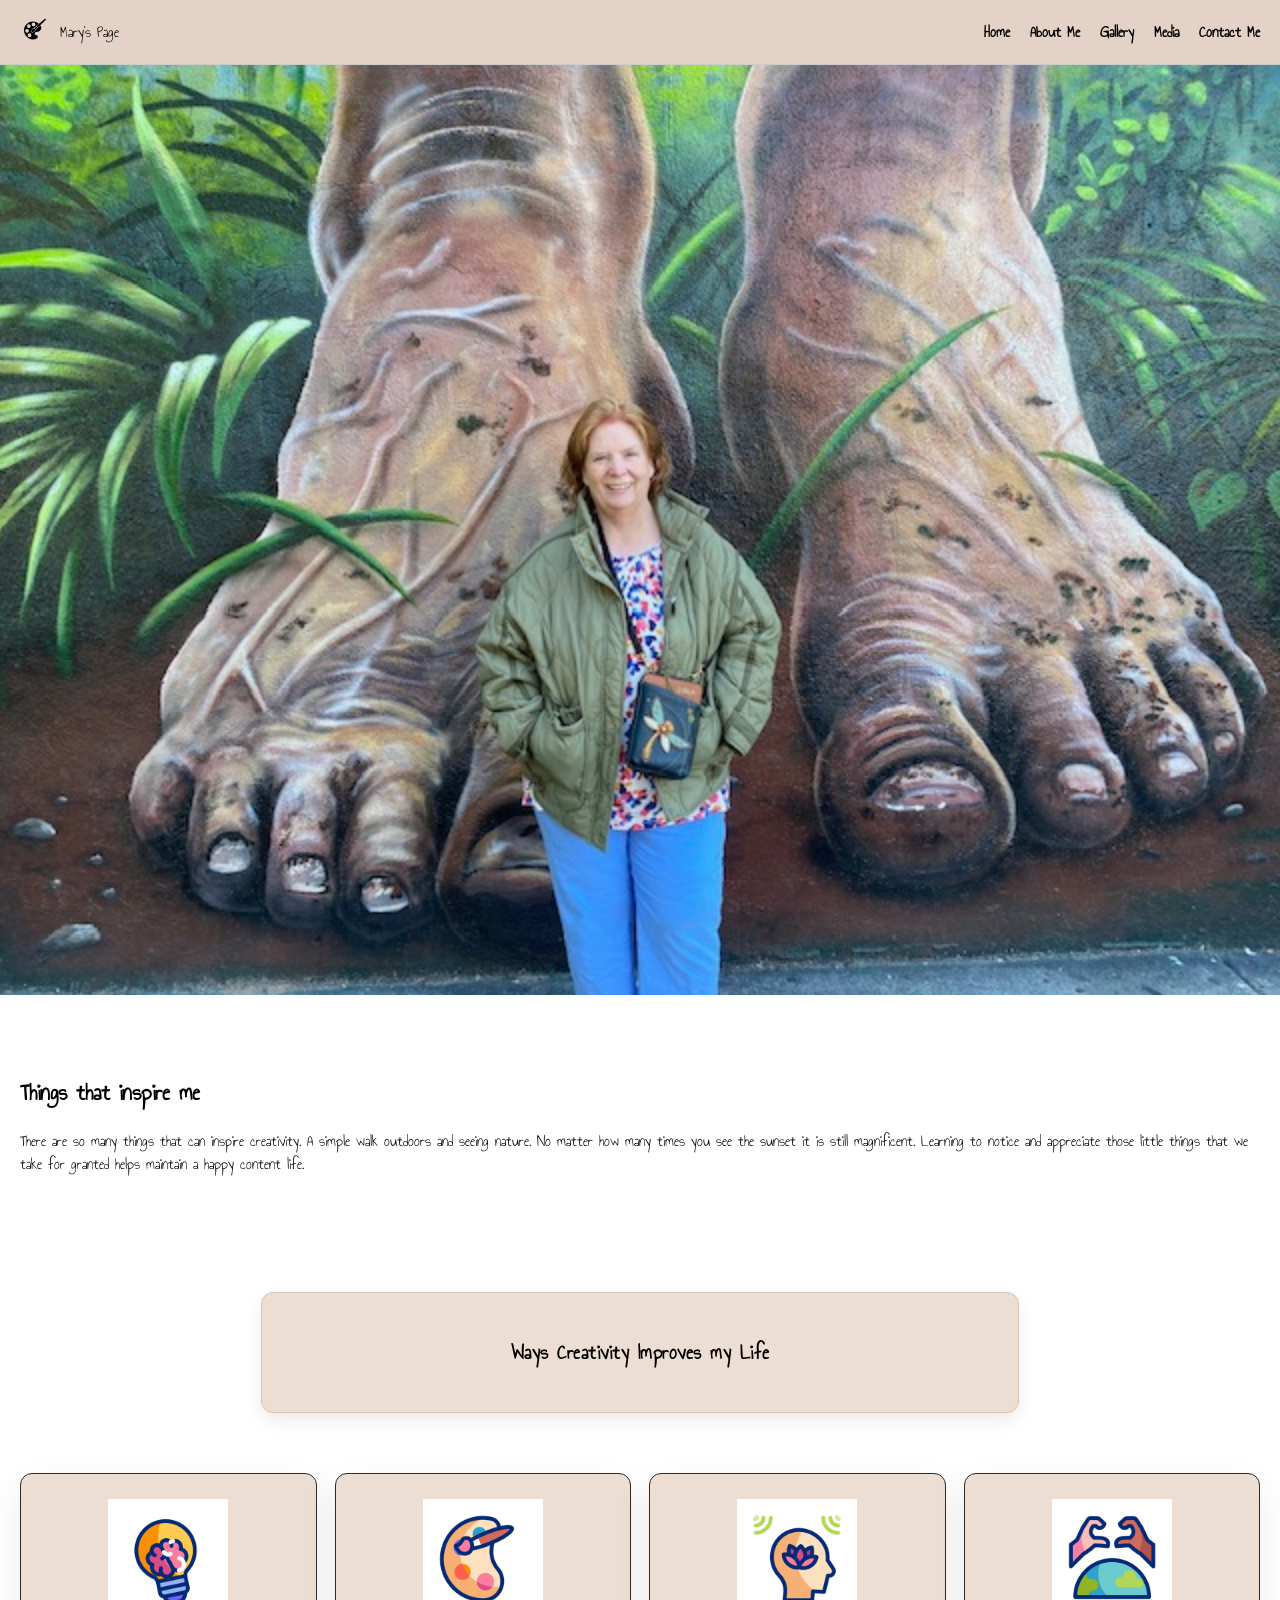
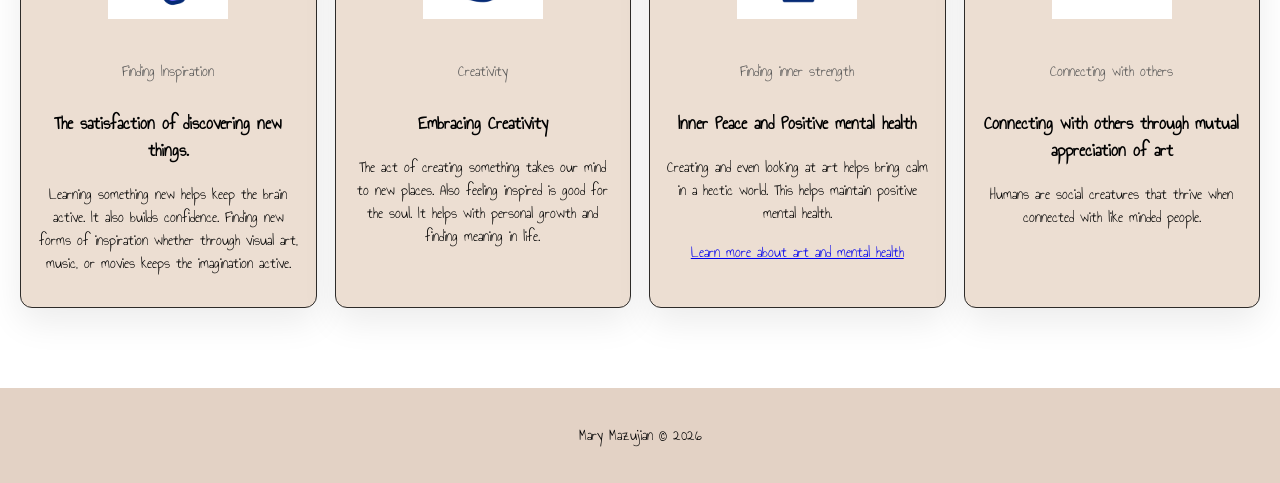
==== commit 31cbfd42: "Update stylesheet link with cache busting versioning" ====
--- a/about.html
+++ b/about.html
@@ -9,7 +9,7 @@
  <link rel="preconnect" href="https://fonts.googleapis.com">
 <link rel="preconnect" href="https://fonts.gstatic.com" crossorigin>
 <link href="https://fonts.googleapis.com/css2?family=Annie+Use+Your+Telescope&family=Work+Sans:wght@300;400;600&display=swap" rel="stylesheet">
-  <link rel="stylesheet" href="css/style.css">
+ <link rel="stylesheet" href="./css/style.css?v=3">
 
 
 </head>
--- a/css/style.css
+++ b/css/style.css
@@ -18,102 +18,63 @@
 /*Extra help from ChatGPT for formatting placement of text on image*/
 /*hero image of mural taken of me by Jennifer McCarthy in New York City*/
 
-.hero-image{
-  position:absolute;
-  top:0;
-  left:0;
-  width:100%;
-  height:100%;
-  object-fit:cover;
-  z-index:-1;
-}
-.hero h1 {
+/*ChatGPT help with removing shadowed box*/
+/*ChatGPT remove multiple hero sections removed with one good code*/
+/*CHatGPT assistance with reformating text after retrieving missing hero image*/
+  /*ChatGPT help removed extra hero text*/
+/* HERO SECTION */
+.hero {
+  height: 90vh;
+  position: relative;
+  color: white;
+  overflow: hidden;
+}
+
+.hero-image {
+  position: absolute;
+  top: 0;
+  left: 0;
+  width: 100%;
+  height: 100%;
+  object-fit: cover;
+  z-index: 0;
+}
+
+/*ChatGPT replace code for hero title to make it read better*/
+/*ChatGP remove this code for better text spacing and replace with following hero-inner code*/
+
+.hero-inner {
+  position: relative;
+  z-index: 1;
+
+  max-width: 760px;
+  margin: 0 auto;
+
+  padding-top: 180px;
+
+  text-align: center;
+
+  text-shadow: 2px 2px 10px rgba(0,0,0,0.85);
+}
+
+.hero-inner h1 {
   font-size: 3rem;
-}
-
-.hero{
-  height:90vh;
-  position:relative;
-  color:white;
-}
-
-/* HERO TEXT */
-/* Hero text from hero assignment */
-.hero-text {
-  background: rgba(0,0,0,0.4);
-  padding: 20px 40px;
-  border-radius: 8px;
-}
-/*ChatGPT placement of hero title on image help*/
-
-.hero-title {
-  position: absolute;
-  top: 40px;
-  left: 40px;
-}
-
-
-/*ChatGPT assistance with text to be placed lower left on hero image*/
-/*ChatGPT provided more assistance in making lower right text larger and more readable*/
-.hero-subtext {
-  position: absolute;
-  bottom: 60px;
-  right: 60px;
-  max-width: 380px;
-  font-size: 1.8rem;
-  line-height: 1.7;
-}
-
-/*ChatGPT help with readability added shadow help making text more readable against image*/
-.hero-subtext {
-  text-shadow: 1px 1px 6px rgba(0,0,0,0.7);
-}
+  line-height: 1.2;
+}
+
+.hero-inner p {
+  font-size: 1.3rem;
+  line-height: 1.6;
+}
+/
 /* NAVIGATION BAR */
 /* ChatGPT assistance with adding back border and nav on top along with hamburger menu */
 
-/*Experiment*/
-/*ChapGPT helped after I showed screenshot of color from Canvas Color Palette Generator*/
-.main-nav {
-  position: sticky;
-  top: 0;
-  background-color: #E3D2C5;
-  border-top: 4px solid black;
-  border-bottom: 1px solid #ccc;
-  z-index: 100;
-}
-
-.nav-header {
-  display: flex;
-  align-items: center;
-  justify-content: space-between;
-  padding: 10px 20px;
-}
-
-.logo {
-  font-size: 1.2rem;
-  margin: 0;
-}
-
-.nav-links {
-  list-style: none;
-  margin: 0;
-  padding: 0;
-  display: flex;
-  gap: 20px;
-}
+/*ChatGPT help removed extra nav bar*/
 
 /*ChatGPT suggestion to add hover and better usability since it give visual indicator when hovering over card*/
 
-.nav-links li a {
-  text-decoration: none;
-  color: black;
-  font-weight: bold;
-}
-
-.nav-links li a:hover {
-  text-decoration: underline;
-}
-
+/*ChatGPT removed extra nav bar and hover*/
 
 
 .menu-toggle {
@@ -167,8 +128,8 @@
 .section-inner {
   max-width: 1100px;
   margin: 0 auto;
-}
-
+  text-align: center;
+}
 
 /* MOBILE FIRST PROMO BOX */
 /* Media queries from responsive design assignment */
@@ -240,11 +201,17 @@
 /*ChatGPT assistance add this code to keep from stretching and help with sizing*/
 
 /*ChatGPT assistance to show icon on cards*/
-.card-media img{
-  width:120px;
-  height:auto;
-  display:block;
-  margin:25px auto;
+/*ChatGPT assistance to center the cards again*/
+.card-media img {
+  width: 100%;
+  height: 170px;
+  object-fit: cover;
+  display: block;
+  margin: 0;
+}
+
+.card {
+  text-align: center;
 }
 
 .card{
@@ -308,6 +275,82 @@
   color: #555;
 }
 
+/*ChatGPT help with fixing icon when adding About Page*/
+/* ===== NEW NAVBAR FIX ===== */
+
+.navbar {
+  display: flex;
+  align-items: center;
+  justify-content: space-between;
+  padding: 0 20px;
+  height: 64px;
+  background-color: #E3D2C5;
+  border-bottom: 1px solid #ccc;
+}
+
+.brand {
+  display: flex;
+  align-items: center;
+  gap: 10px;
+}
+
+/* FIX giant icon */
+.brand img {
+  width: 30px;
+  height: 30px;
+}
+
+/* Nav links on right */
+.desktop-nav {
+  display: flex;
+  gap: 20px;
+  margin-left: auto;
+}
+
+.desktop-nav a {
+  text-decoration: none;
+  color: black;
+  font-weight: bold;
+}
+
+.desktop-nav a:hover {
+  text-decoration: underline;
+}
+
+/* hide checkbox */
+.menu-toggle {
+  display: none;
+}
+
+/* hide hamburger on desktop */
+.hamburger {
+  display: none;
+}
+
+/* ===== MOBILE ===== */
+@media (max-width: 768px) {
+
+  .desktop-nav {
+    display: none;
+  }
+
+  .hamburger {
+    display: block;
+    font-size: 2rem;
+    cursor: pointer;
+  }
+
+  #menu-toggle:checked + .hamburger + .desktop-nav {
+    display: flex;
+    flex-direction: column;
+    width: 100%;
+    background-color: #E3D2C5;
+    position: absolute;
+    top: 64px;
+    left: 0;
+    padding: 10px;
+  }
+}
 .icon-credit a {
   color: #555;
   text-decoration: none;
@@ -315,4 +358,19 @@
 
 .icon-credit a:hover {
   text-decoration: underline;
-}+}
+
+/*ChatGPT help to fix card size issues*/
+/* ABOUT PAGE CARD FIX */
+.card-media {
+  height: auto;
+  overflow: visible;
+}
+
+.card-media img {
+  width: 120px;
+  height: auto;
+  object-fit: contain;
+  display: block;
+  margin: 25px auto;
+}
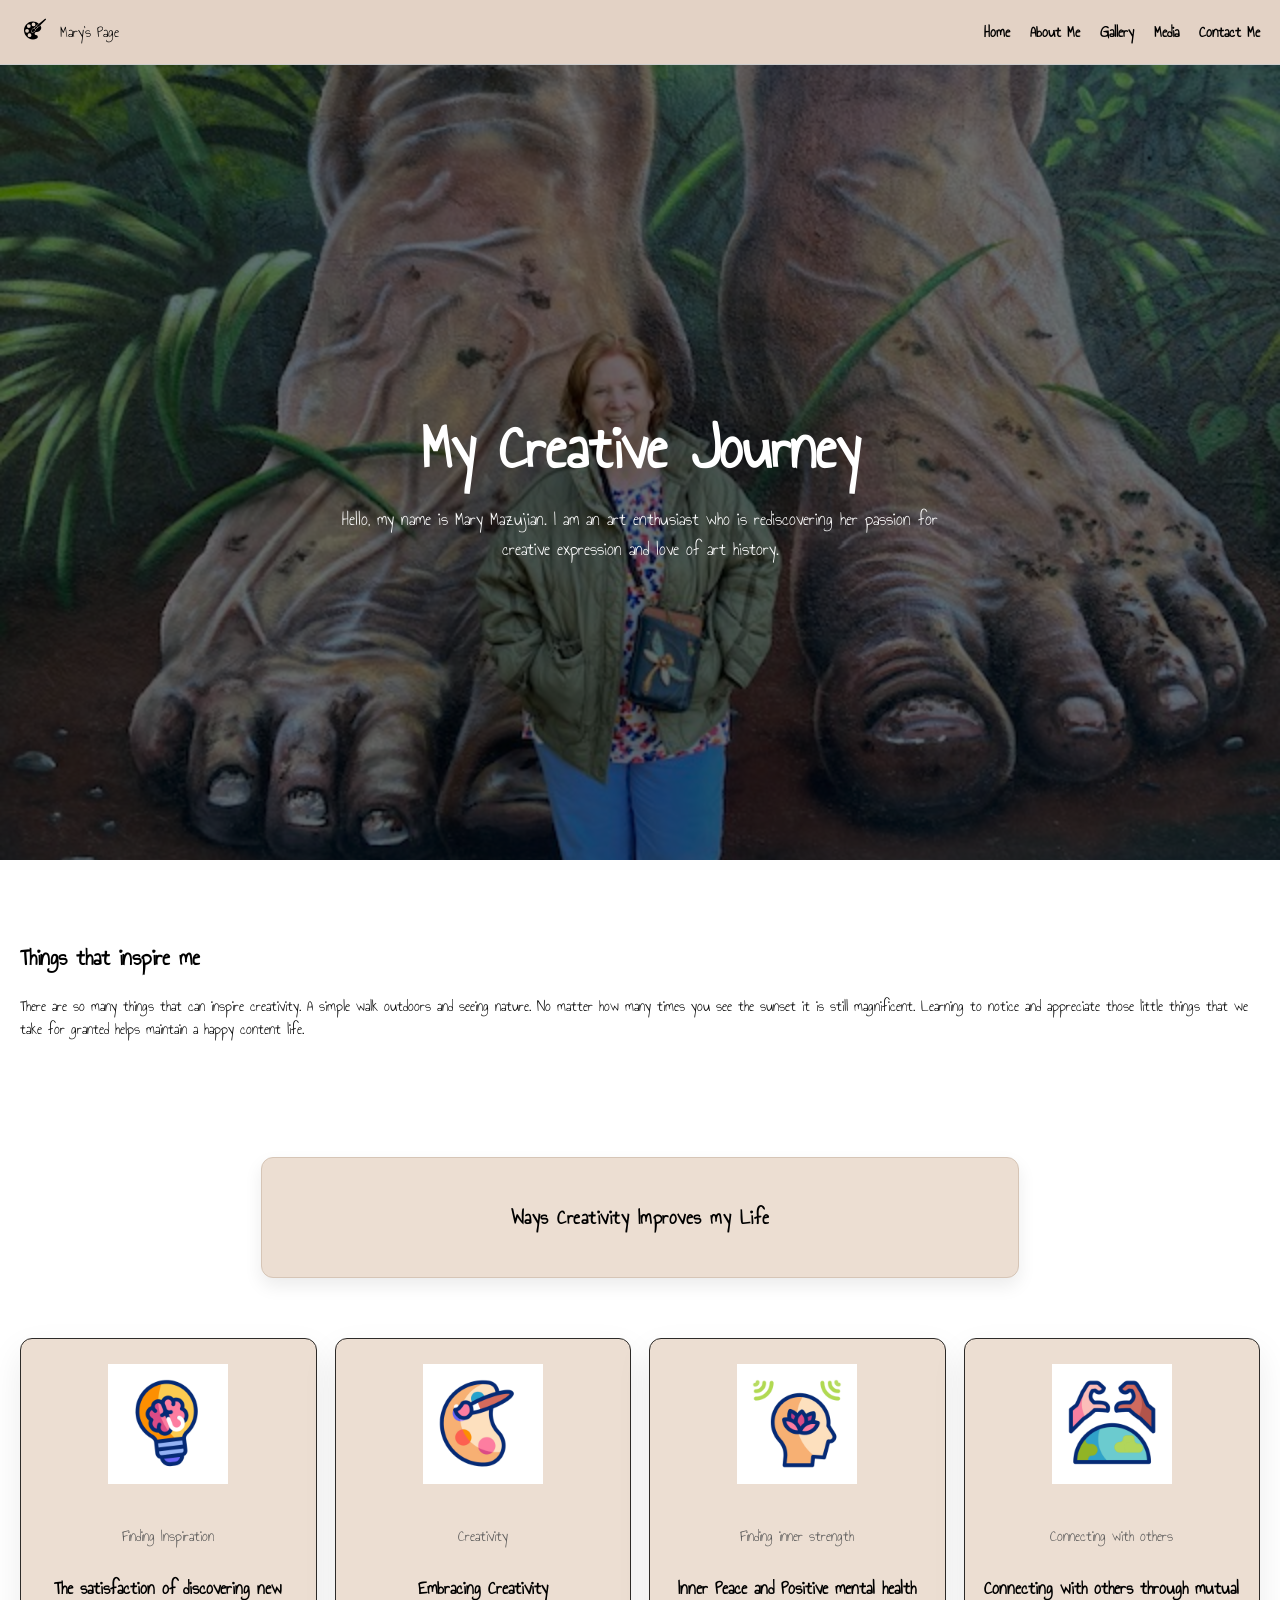
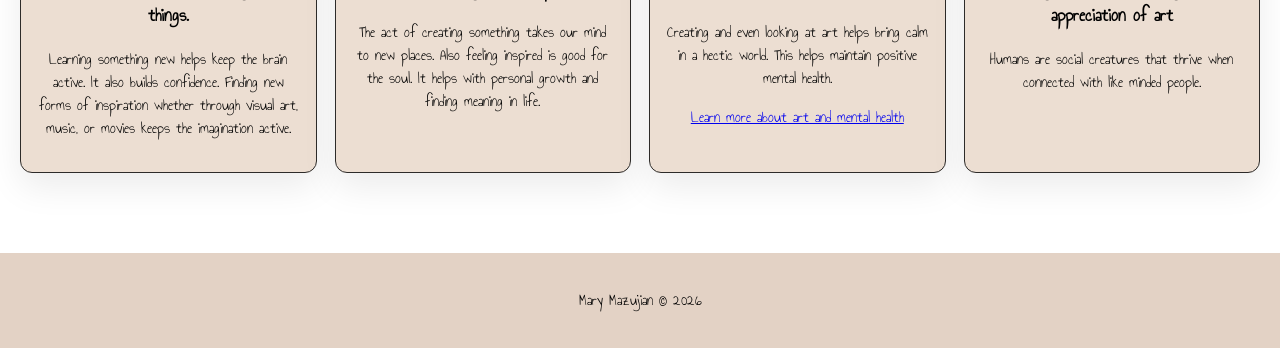
==== commit b7f6a60d: "Refactor hero section in about.html" ====
--- a/about.html
+++ b/about.html
@@ -48,14 +48,14 @@
     alt="Mary Mazujian standing in front of a street mural"
     class="hero-image"
   >
-
-  <div class="hero-title">
-    <h1>My Creative Journey</h1>
-  </div>
-
-  <div class="hero-subtext">
-    <p>Hello, my name is Mary Mazujian. I am an art enthusiast who is rediscovering her passion for creative expression and love of art history.</p>
-  </div>
+<!--ChatGPT help with formatting text-->
+ <div class="hero-content">
+  <h1>My Creative Journey</h1>
+  <p>
+    Hello, my name is Mary Mazujian. I am an art enthusiast who is rediscovering
+    her passion for creative expression and love of art history.
+  </p>
+</div>
 
 </section>
 
--- a/css/style.css
+++ b/css/style.css
@@ -22,51 +22,56 @@
 /*ChatGPT remove multiple hero sections removed with one good code*/
 /*CHatGPT assistance with reformating text after retrieving missing hero image*/
   /*ChatGPT help removed extra hero text*/
+/*ChatGPT trying to get original text back*/
 /* HERO SECTION */
 .hero {
-  height: 90vh;
+  min-height: 75vh;
   position: relative;
+  display: flex;
+  align-items: center;
+  justify-content: center;
+  text-align: center;
   color: white;
   overflow: hidden;
 }
 
 .hero-image {
   position: absolute;
-  top: 0;
-  left: 0;
+  inset: 0;
   width: 100%;
   height: 100%;
   object-fit: cover;
   z-index: 0;
 }
 
-/*ChatGPT replace code for hero title to make it read better*/
-/*ChatGP remove this code for better text spacing and replace with following hero-inner code*/
-
-.hero-inner {
+.hero::before {
+  content: "";
+  position: absolute;
+  inset: 0;
+  background: rgba(0, 0, 0, 0.55);
+  z-index: 1;
+}
+
+.hero-content {
   position: relative;
-  z-index: 1;
-
-  max-width: 760px;
+  z-index: 2;
+  max-width: 900px;
+  padding: 20px;
+}
+
+.hero-content h1 {
+  font-size: 4rem;
+  line-height: 1.1;
+  font-weight: 800;
+  margin-bottom: 20px;
+}
+
+.hero-content p {
+  font-size: 1.2rem;
+  max-width: 650px;
   margin: 0 auto;
-
-  padding-top: 180px;
-
-  text-align: center;
-
-  text-shadow: 2px 2px 10px rgba(0,0,0,0.85);
-}
-
-.hero-inner h1 {
-  font-size: 3rem;
-  line-height: 1.2;
-}
-
-.hero-inner p {
-  font-size: 1.3rem;
   line-height: 1.6;
 }
-/
 /* NAVIGATION BAR */
 /* ChatGPT assistance with adding back border and nav on top along with hamburger menu */
 
@@ -202,13 +207,7 @@
 
 /*ChatGPT assistance to show icon on cards*/
 /*ChatGPT assistance to center the cards again*/
-.card-media img {
-  width: 100%;
-  height: 170px;
-  object-fit: cover;
-  display: block;
-  margin: 0;
-}
+/*ChatGPT assistance removed this card style because it does not match other pages*/
 
 .card {
   text-align: center;
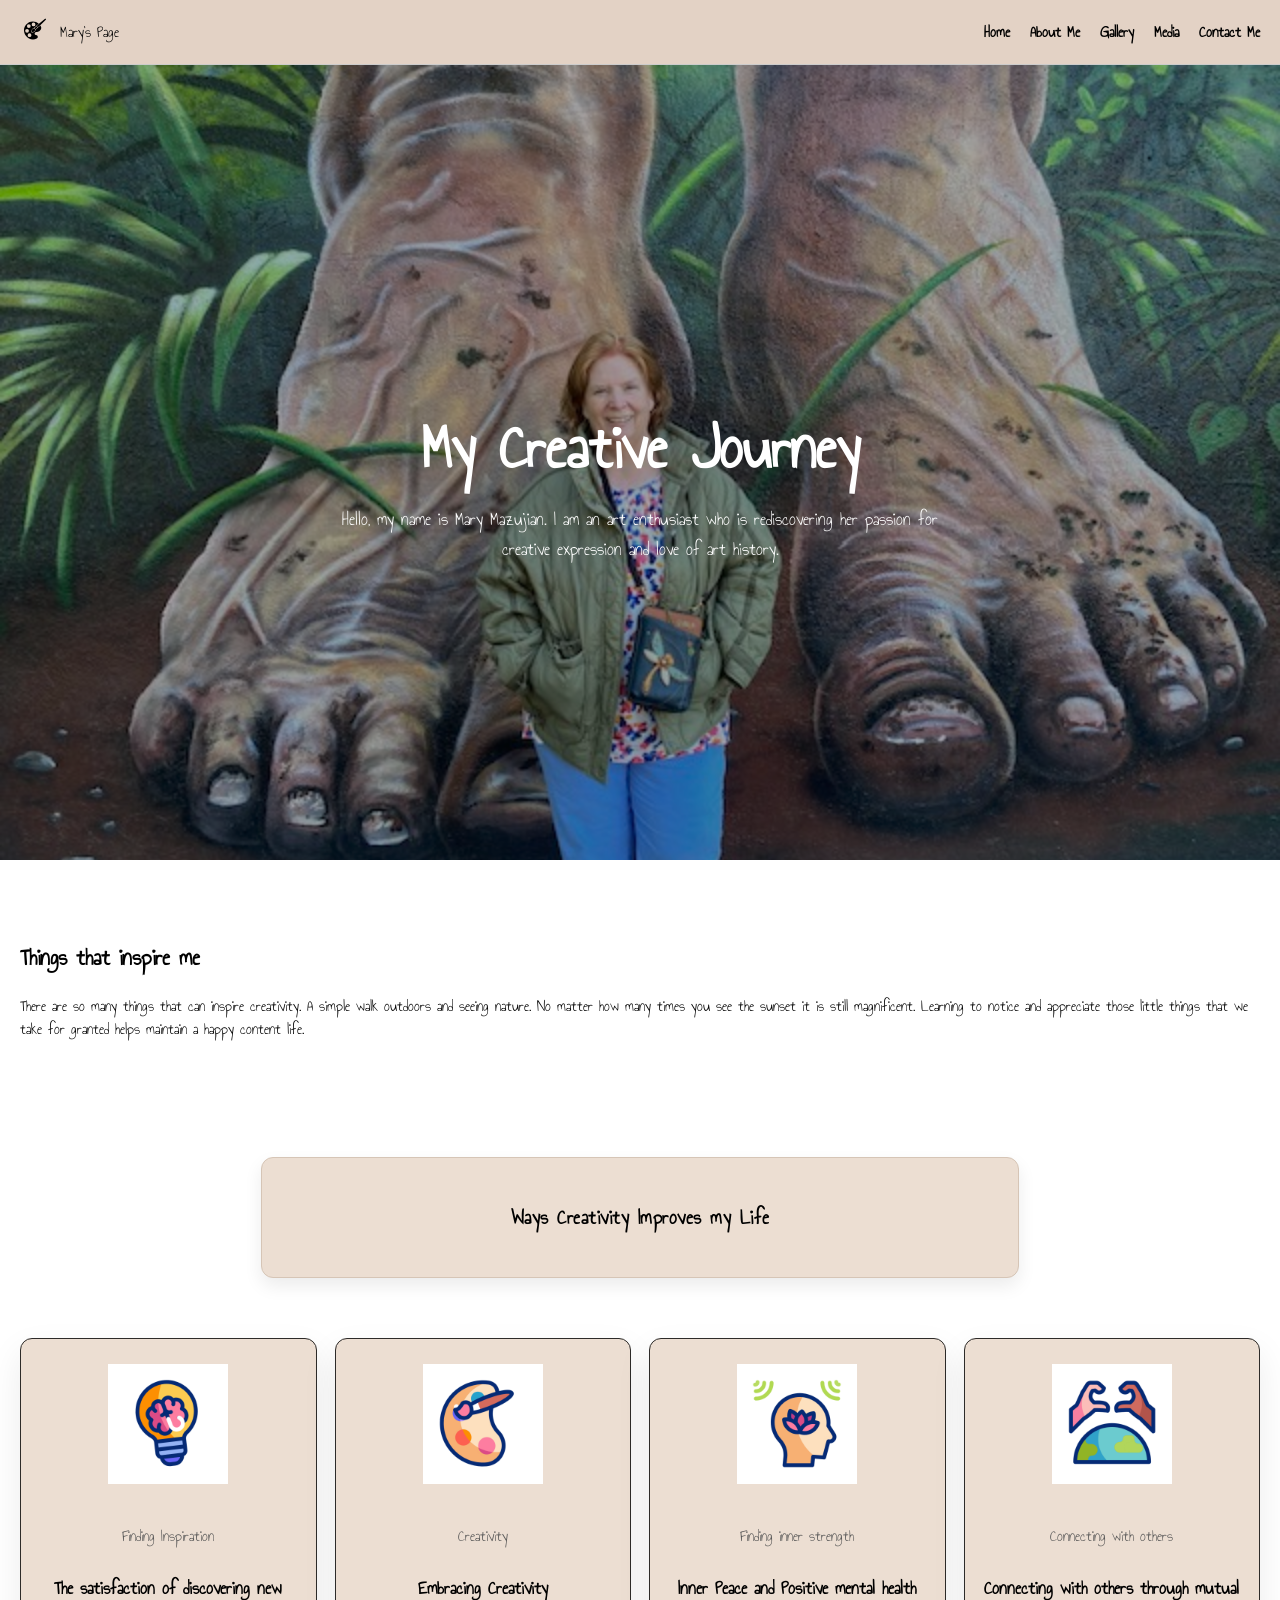
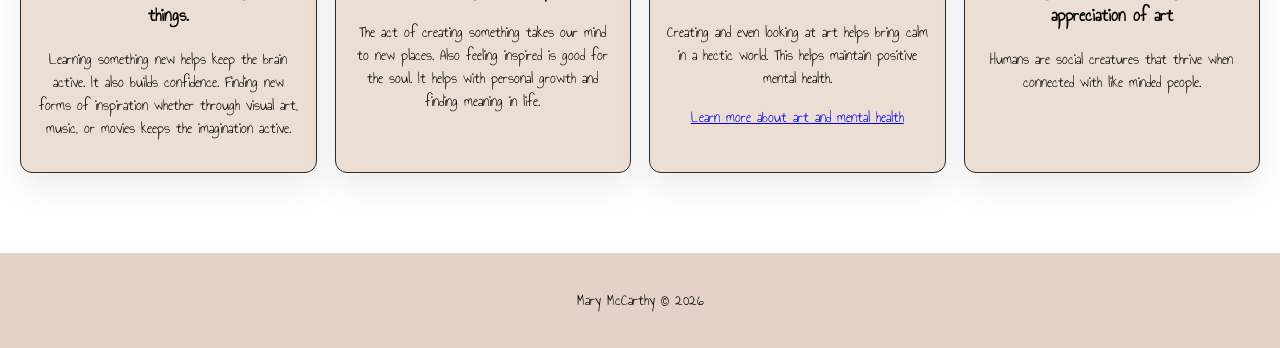
==== commit 9234d216: "Update footer name from Mary Mazujian to Mary McCarthy" ====
--- a/about.html
+++ b/about.html
@@ -177,7 +177,7 @@
 
 
   <footer>
-    <p>Mary Mazujian &copy; 2026</p>
+    <p>Mary McCarthy &copy; 2026</p>
   </footer>
 
 </body>
--- a/css/style.css
+++ b/css/style.css
@@ -44,11 +44,12 @@
   z-index: 0;
 }
 
+/*ChatGPT assistance with overlay that showed up too dark*/
 .hero::before {
   content: "";
   position: absolute;
   inset: 0;
-  background: rgba(0, 0, 0, 0.55);
+  background: rgba(0, 0, 0, 0.32);
   z-index: 1;
 }
 
@@ -373,3 +374,248 @@
   display: block;
   margin: 25px auto;
 }
+
+/*ChatGPT assistance in making Gallery page responsive*/
+/* Gallery responsive fix */
+.masonry-grid {
+  display: grid;
+  grid-template-columns: repeat(auto-fit, minmax(250px, 1fr));
+  gap: 20px;
+}
+
+.masonry-item img {
+  width: 100%;
+  height: auto;
+  display: block;
+  border-radius: 12px;
+}
+
+  /*ChatGPT assistance with adding media for missing Hero video*/
+  #museumVideo {
+  width: 100%;
+  max-width: 800px;
+  border-radius: 10px;
+  display: block;
+  margin: 0 auto;
+}
+
+.card-gallery {
+  display: grid;
+  grid-template-columns: repeat(2, 1fr);
+  gap: 30px;
+}
+
+.img-wrap {
+  aspect-ratio: 16 / 9;
+  overflow: hidden;
+}
+
+.img-wrap video {
+  width: 100%;
+  height: 100%;
+  object-fit: cover;
+}
+
+/*ChatGPT help added to show Media hero videi*/
+#museumVideo {
+  width: 100%;
+  max-width: 800px;
+  height: auto;
+  object-fit: contain;
+}
+
+@media (max-width: 768px) {
+  .hero-content h1 {
+    font-size: 2.2rem;
+  }
+
+  .hero-content p {
+    font-size: 1rem;
+  }
+
+  .desktop-nav {
+    display: none;
+  }
+
+
+  .hamburger {
+    display: block;
+  }
+}
+
+/*ChatGPT assistance with centering text for Media page to display centered on GitHub*/
+/* MEDIA PAGE CENTERING */
+.media-section {
+  text-align: center;
+  margin: 40px auto;
+}
+
+.media-section h2,
+.card-gallery h3,
+.content-float {
+  text-align: center;
+}
+
+.neu-icon {
+  margin: 15px auto;
+  display: flex;
+  align-items: center;
+  justify-content: center;
+}
+
+/*ChatGPT assistance with Contact page formatting*/
+/* CONTACT PAGE */
+
+.split {
+  display: grid;
+  grid-template-columns: 1fr 1fr;
+  min-height: 80vh;
+}
+
+.left-video video {
+  width: 100%;
+  height: 100%;
+  object-fit: cover;
+  display: block;
+}
+
+.contact-wrapper {
+  display: flex;
+  flex-direction: column;
+  justify-content: center;
+  padding: 60px;
+}
+
+.contact-wrapper h1 {
+  font-size: 3rem;
+  margin-bottom: 20px;
+}
+
+.intro {
+  margin-bottom: 30px;
+  max-width: 500px;
+}
+
+.contact-wrapper form {
+  display: flex;
+  flex-direction: column;
+  gap: 18px;
+}
+
+.contact-wrapper input,
+.contact-wrapper textarea {
+  width: 100%;
+  padding: 12px;
+  border: 1px solid #ccc;
+  border-radius: 10px;
+  font-size: 1rem;
+}
+
+.contact-wrapper textarea {
+  min-height: 140px;
+  resize: vertical;
+}
+
+.contact-wrapper button {
+  width: fit-content;
+  padding: 12px 24px;
+  border: none;
+  border-radius: 10px;
+  background: #d9c7bb;
+  cursor: pointer;
+  font-size: 1rem;
+}
+
+/* mobile */
+@media (max-width: 768px) {
+  .split {
+    grid-template-columns: 1fr;
+  }
+
+  .contact-wrapper {
+    padding: 30px 20px;
+  }
+}
+
+
+
+/*ChatGPT provided more code to fix split screen*/
+/* CONTACT PAGE */
+
+.split {
+  display: grid;
+  grid-template-columns: 1fr 1fr;
+  min-height: 80vh;
+}
+
+.left-video video {
+  width: 100%;
+  height: 100%;
+  object-fit: cover;
+  display: block;
+}
+
+.contact-wrapper {
+  display: flex;
+  flex-direction: column;
+  justify-content: center;
+  padding: 60px;
+}
+
+.contact-wrapper h1 {
+  font-size: 3rem;
+  margin-bottom: 20px;
+}
+
+.intro {
+  margin-bottom: 30px;
+  max-width: 500px;
+}
+
+.contact-wrapper form {
+  display: flex;
+  flex-direction: column;
+  gap: 18px;
+}
+
+.contact-wrapper input,
+.contact-wrapper textarea {
+  width: 100%;
+  padding: 12px;
+  border: 1px solid #ccc;
+  border-radius: 10px;
+  font-size: 1rem;
+}
+
+.contact-wrapper textarea {
+  min-height: 140px;
+  resize: vertical;
+}
+
+.contact-wrapper button {
+  width: fit-content;
+  padding: 12px 24px;
+  border: none;
+  border-radius: 10px;
+  background: #d9c7bb;
+  cursor: pointer;
+  font-size: 1rem;
+}
+
+/* mobile */
+@media (max-width: 768px) {
+  .split {
+    grid-template-columns: 1fr;
+  }
+
+  .contact-wrapper {
+    padding: 30px 20px;
+  }
+}
+
+/*ChatGPT help with contact icon sizing*/
+.logo-icon {
+  width: 30px !important;
+  height: 30px !important;
+  object-fit: contain;
+}
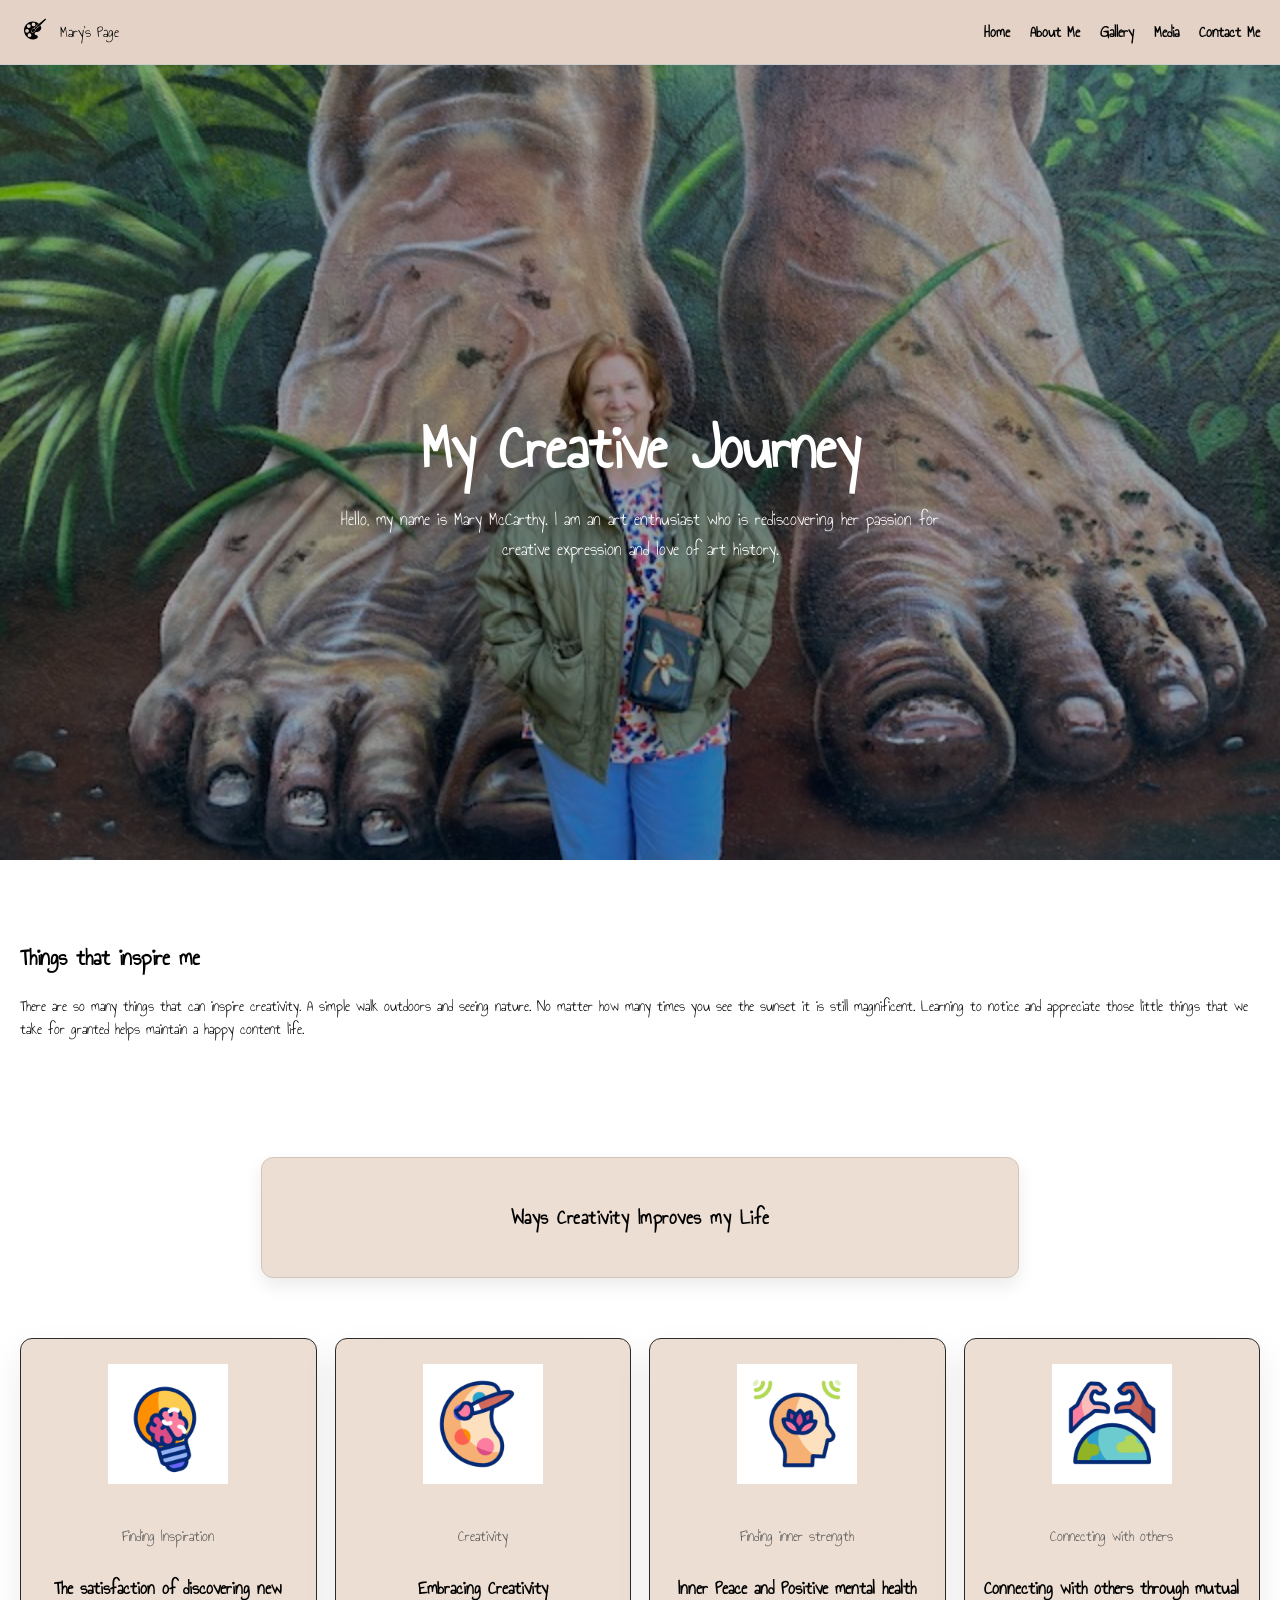
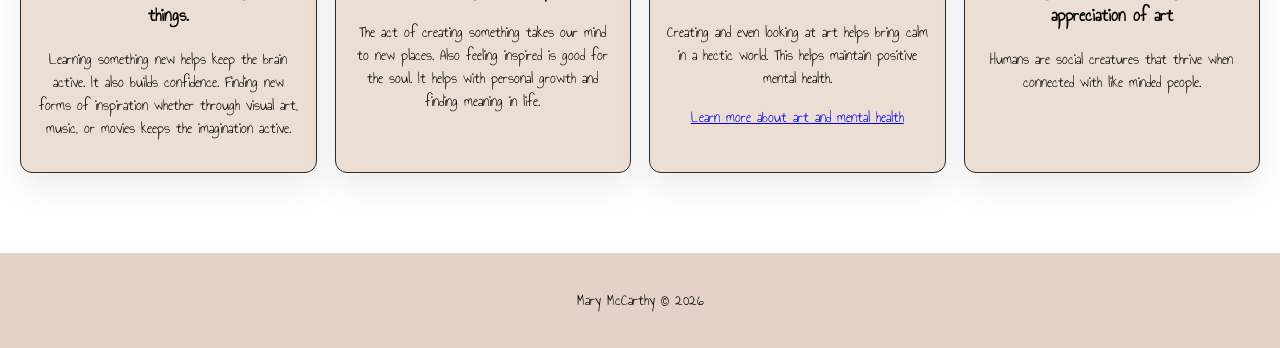
==== commit 189bfac2: "Update about.html" ====
--- a/about.html
+++ b/about.html
@@ -52,7 +52,7 @@
  <div class="hero-content">
   <h1>My Creative Journey</h1>
   <p>
-    Hello, my name is Mary Mazujian. I am an art enthusiast who is rediscovering
+    Hello, my name is Mary McCarthy. I am an art enthusiast who is rediscovering
     her passion for creative expression and love of art history.
   </p>
 </div>
